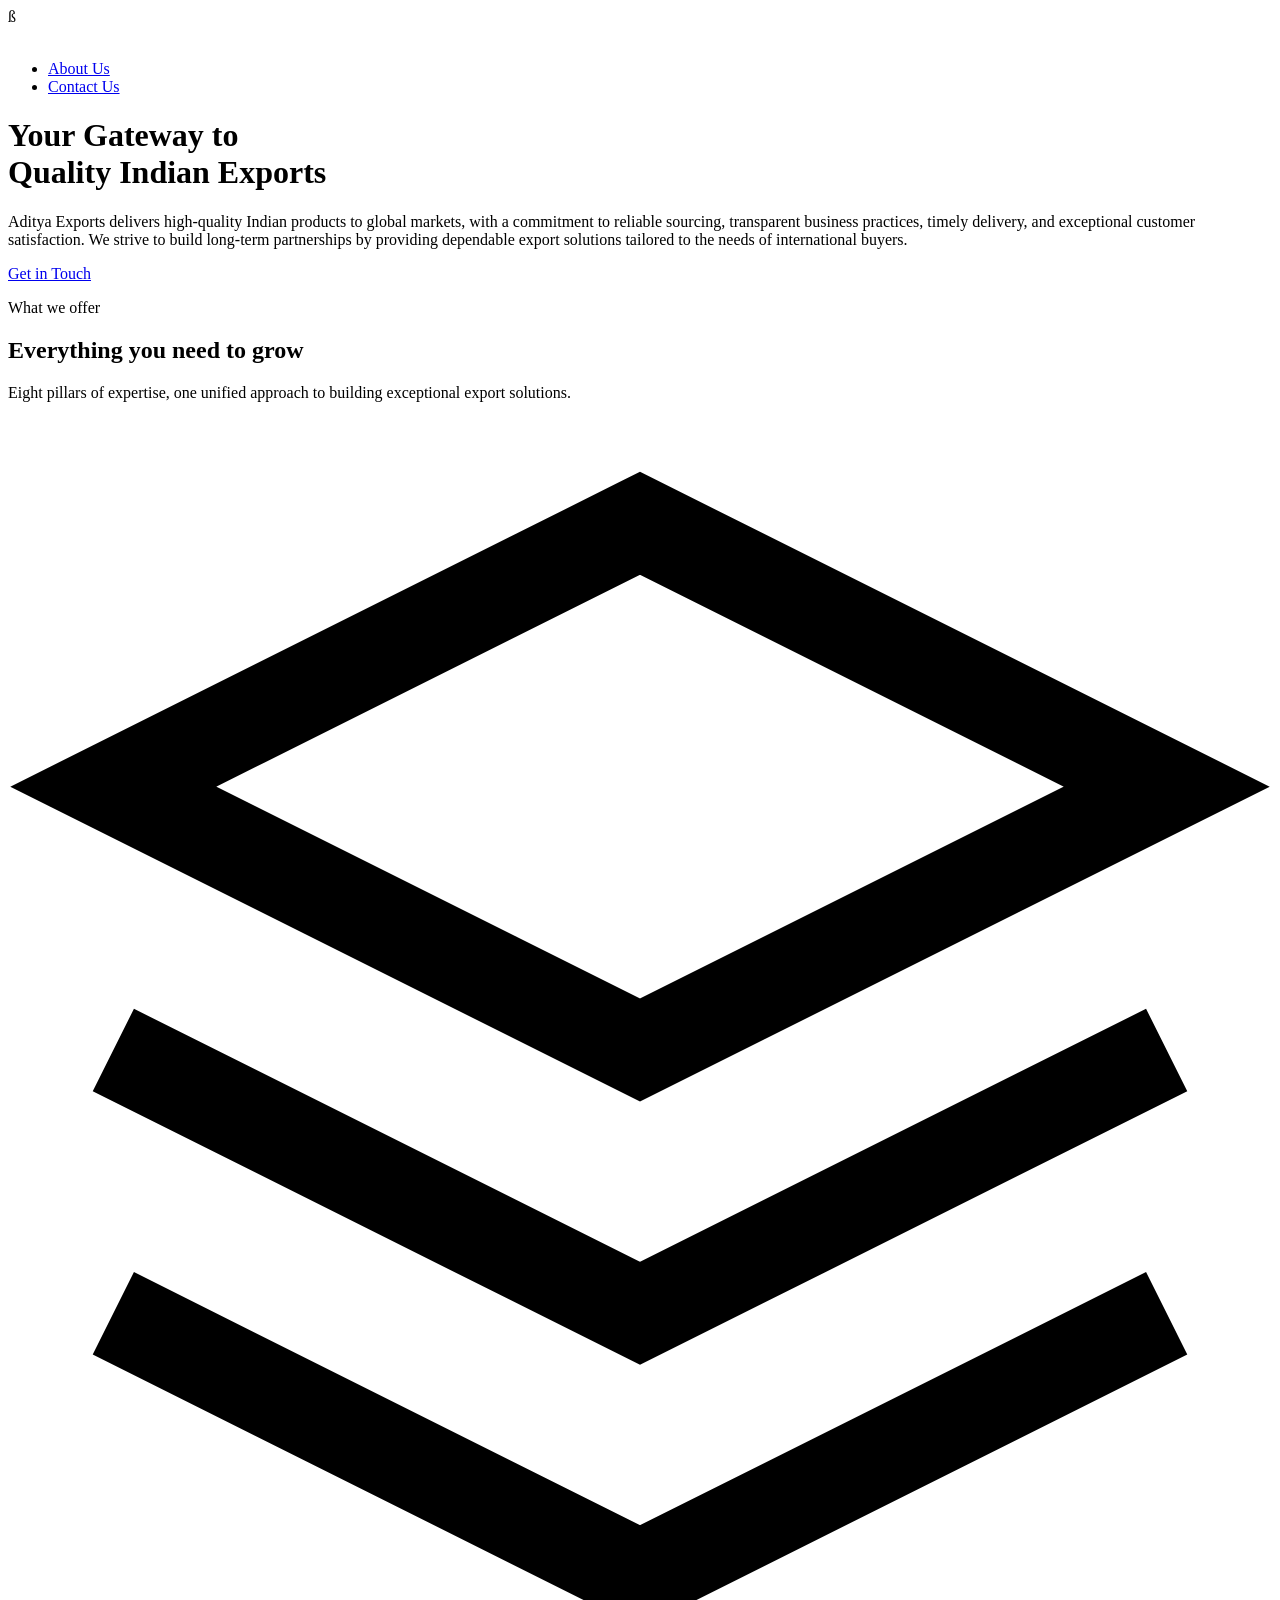
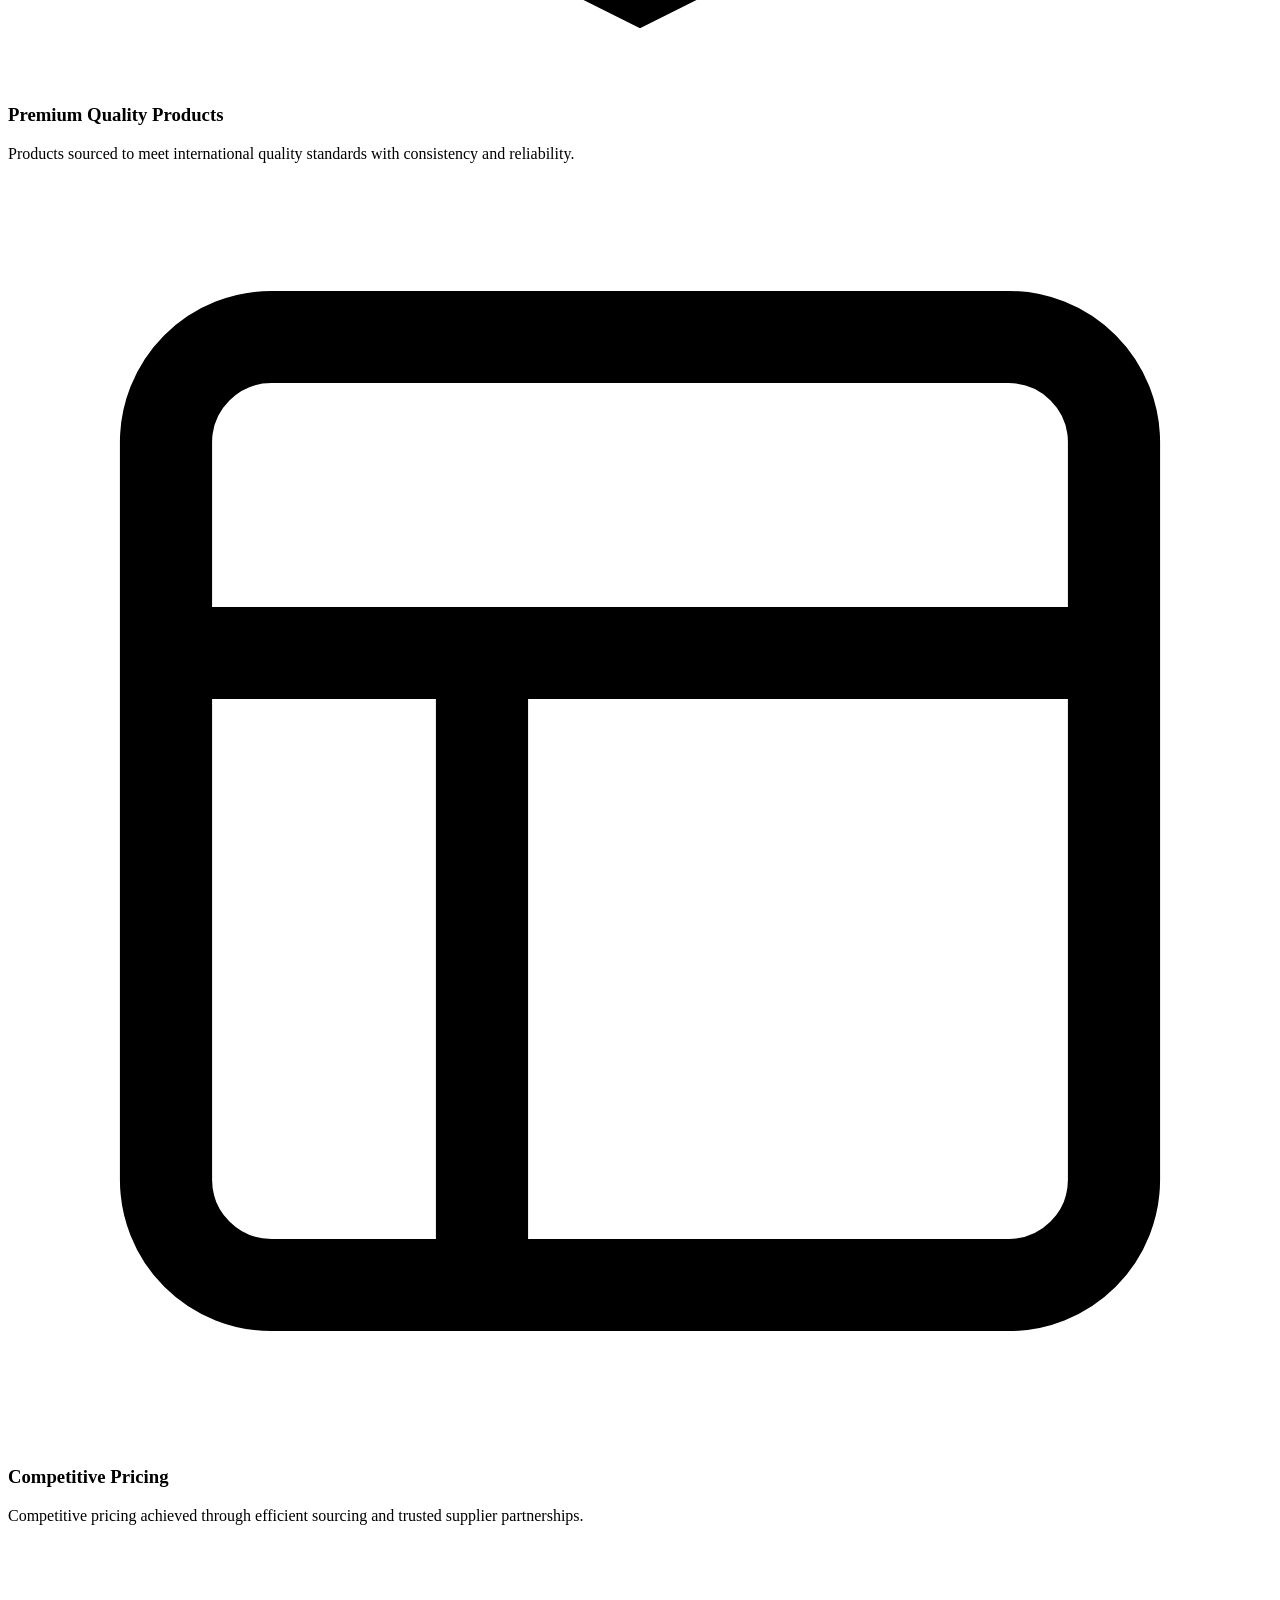
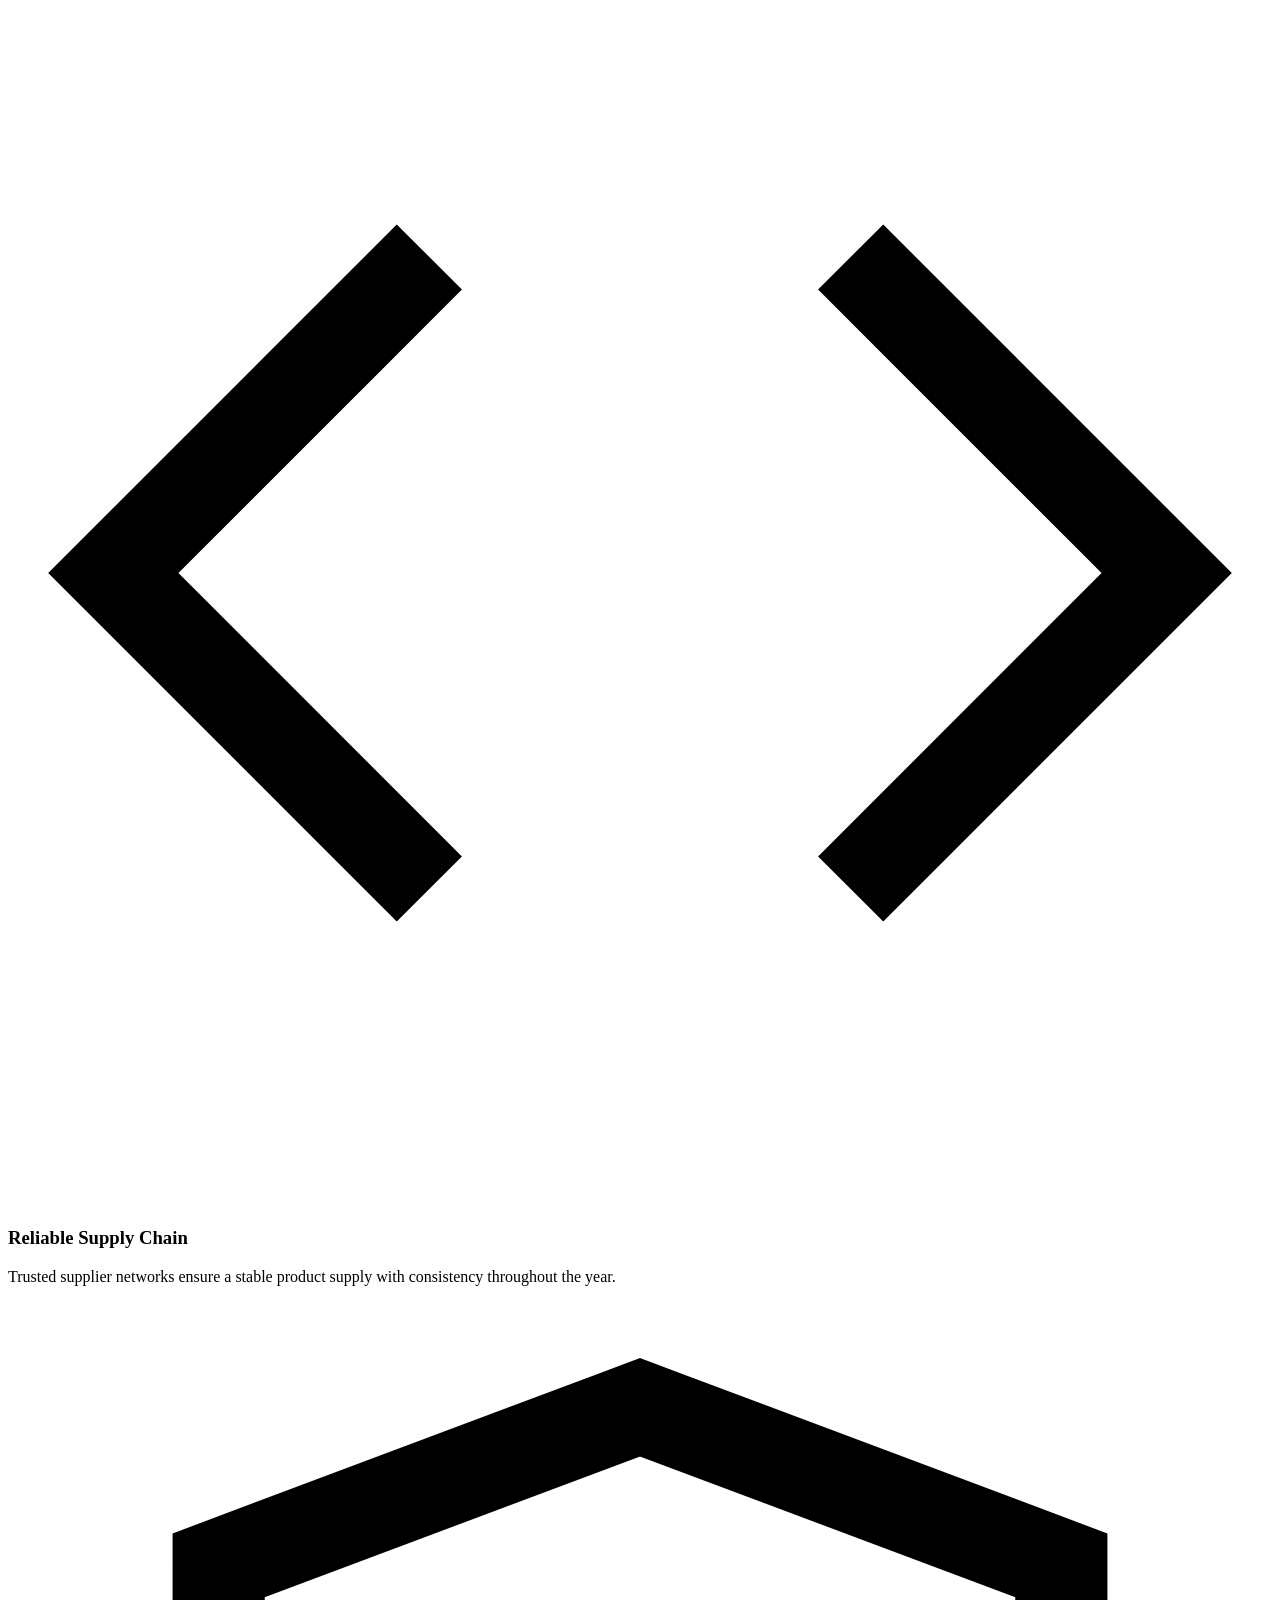
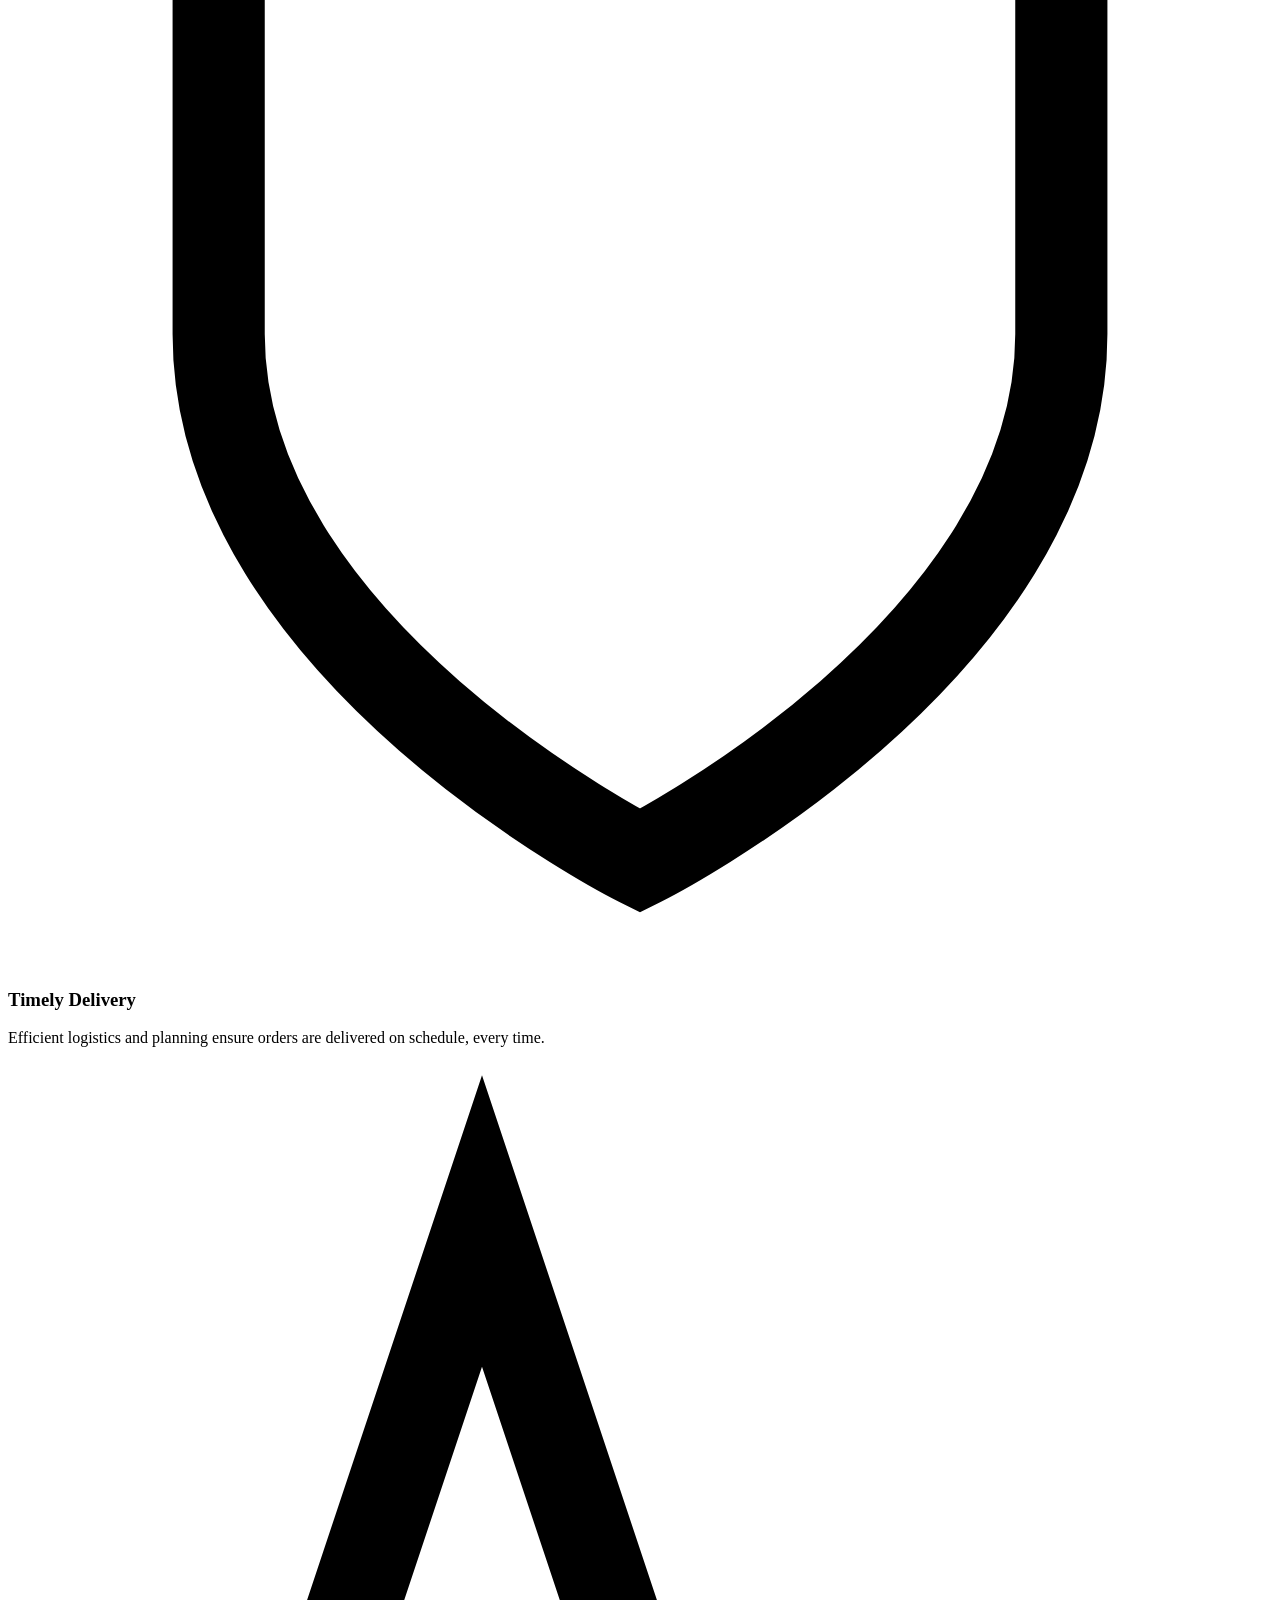
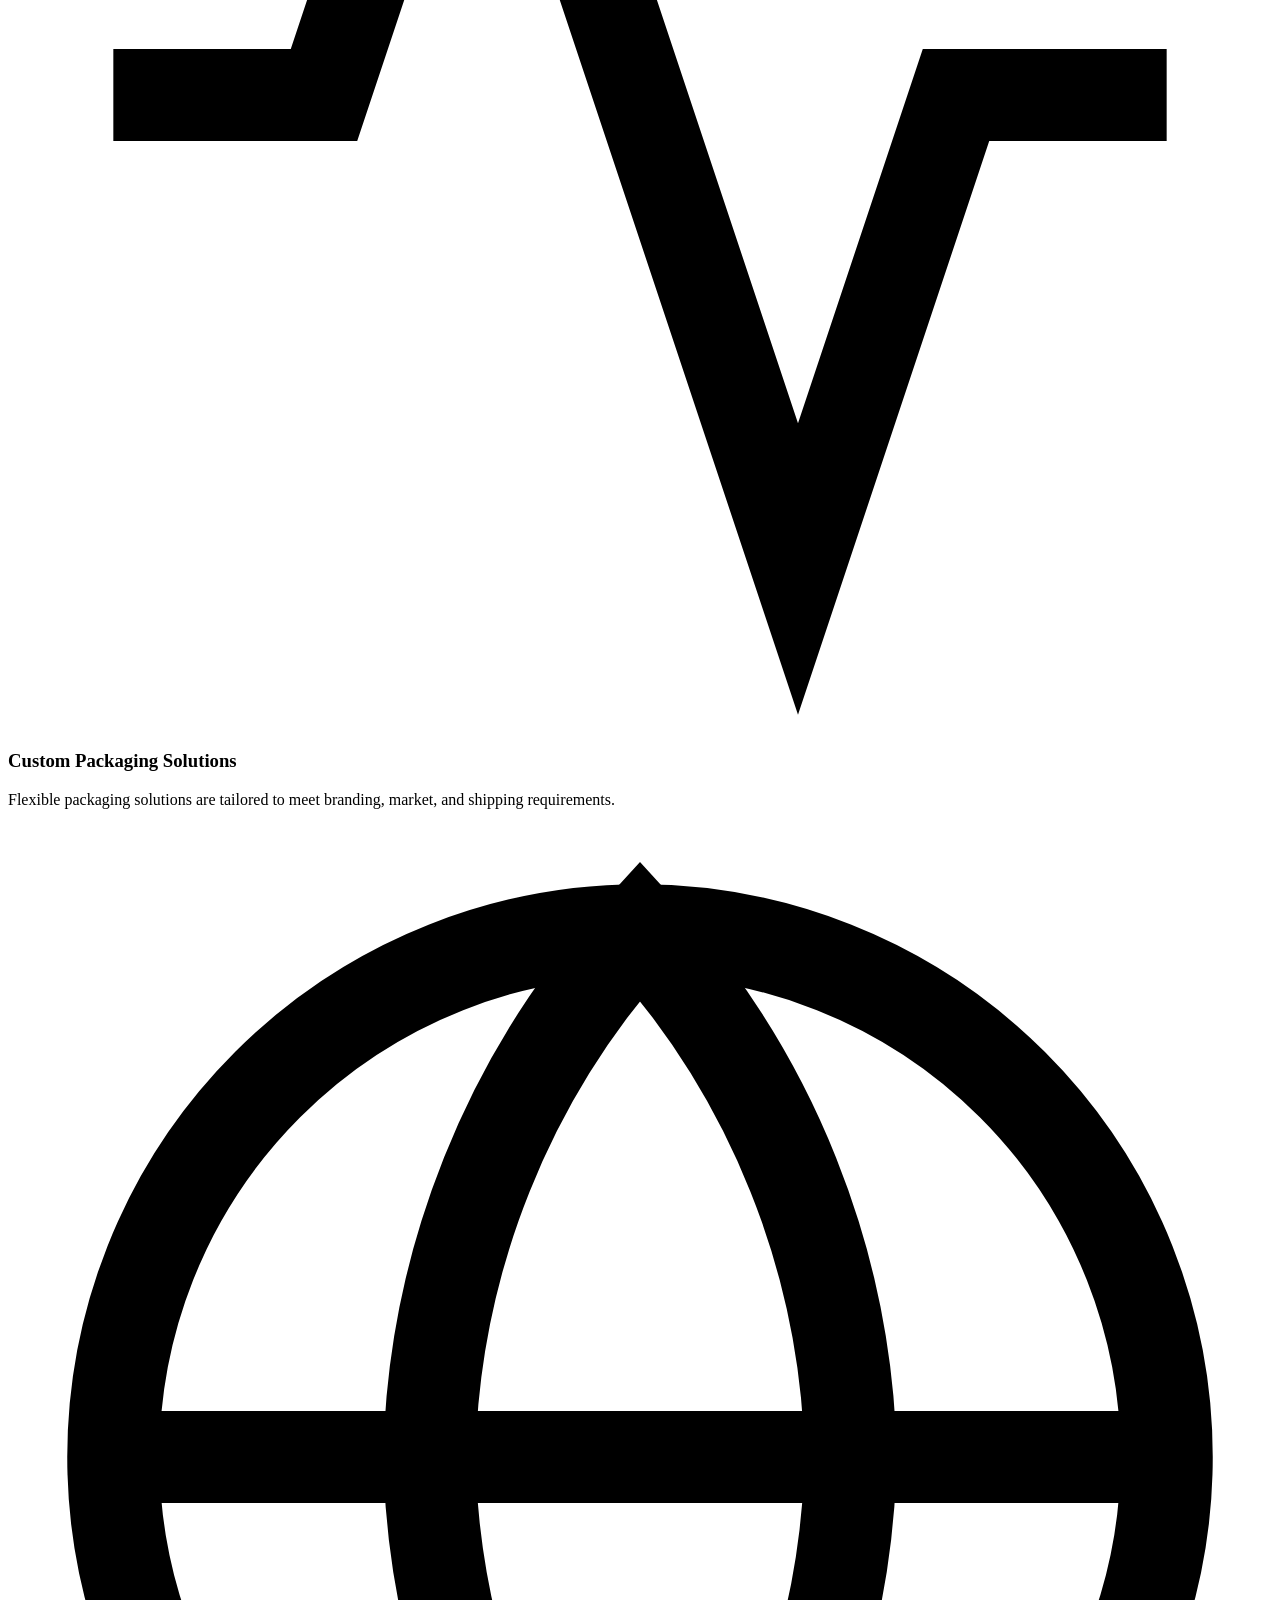
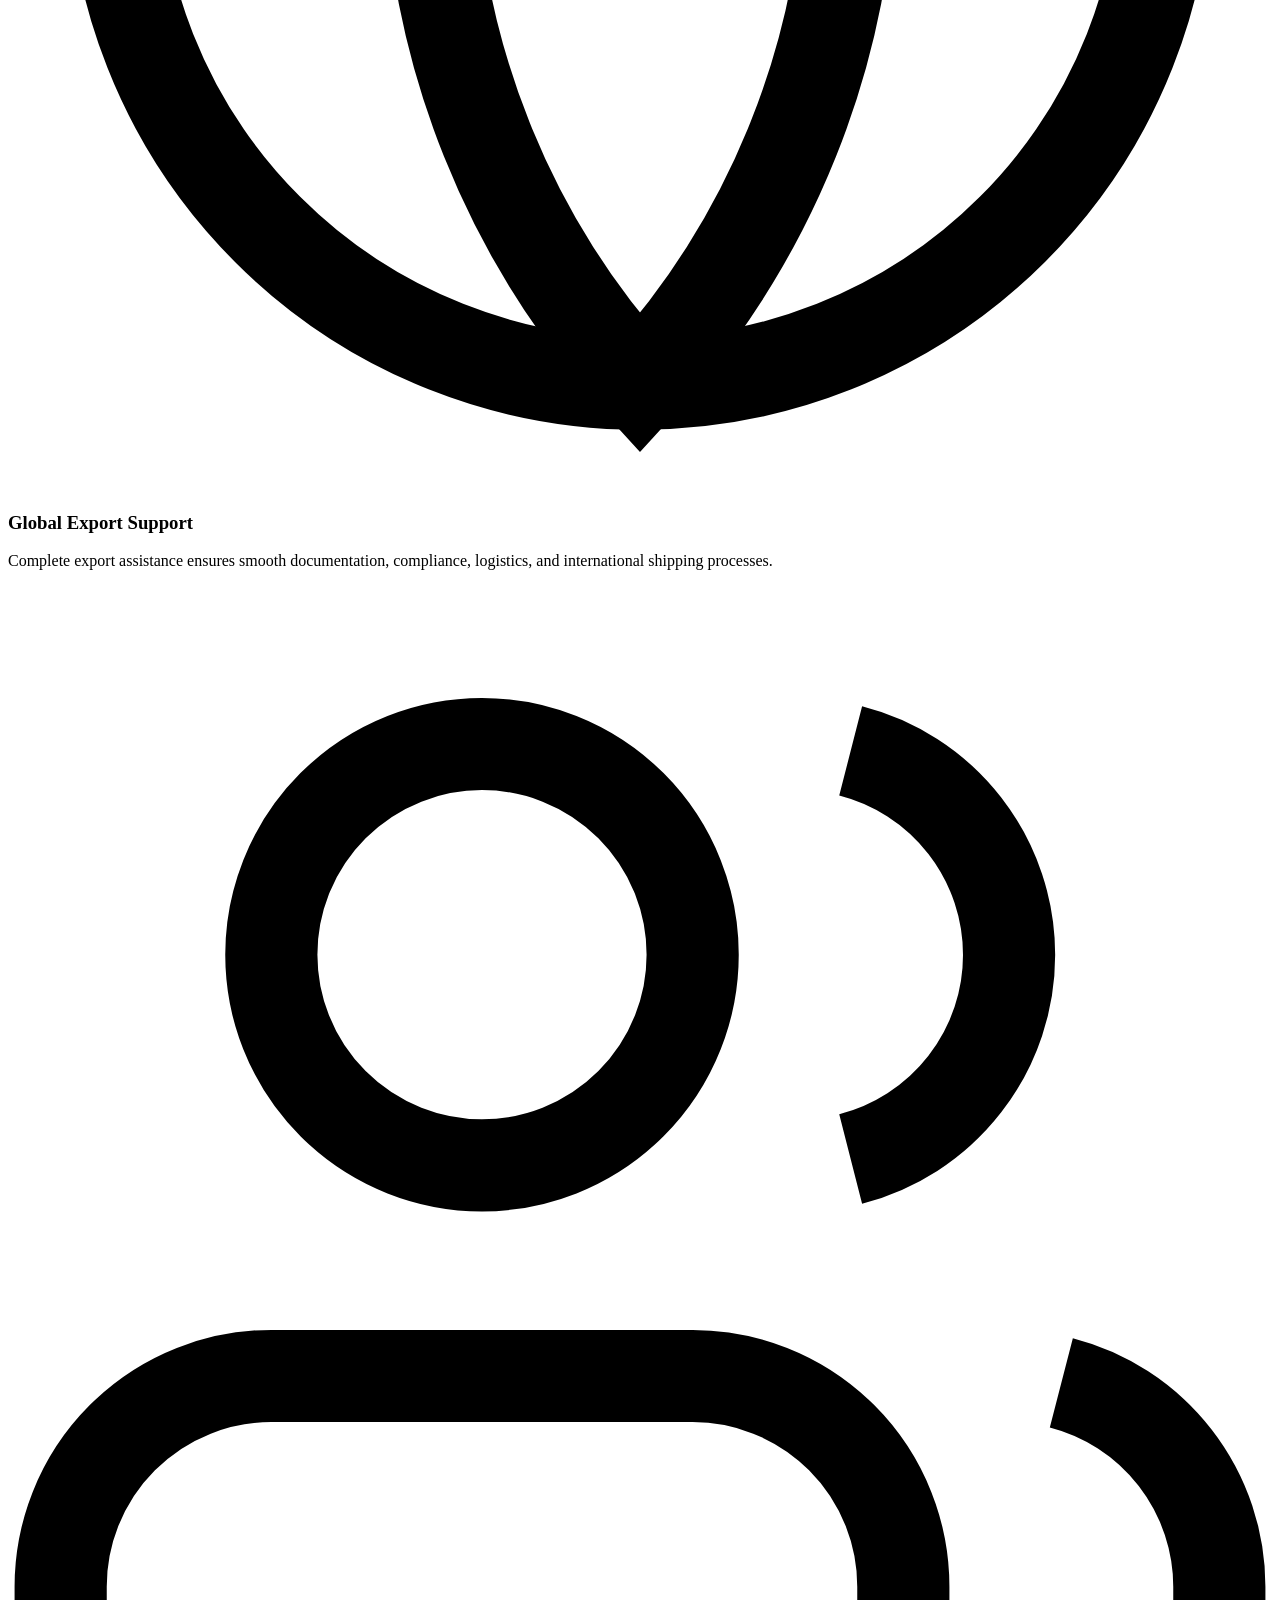
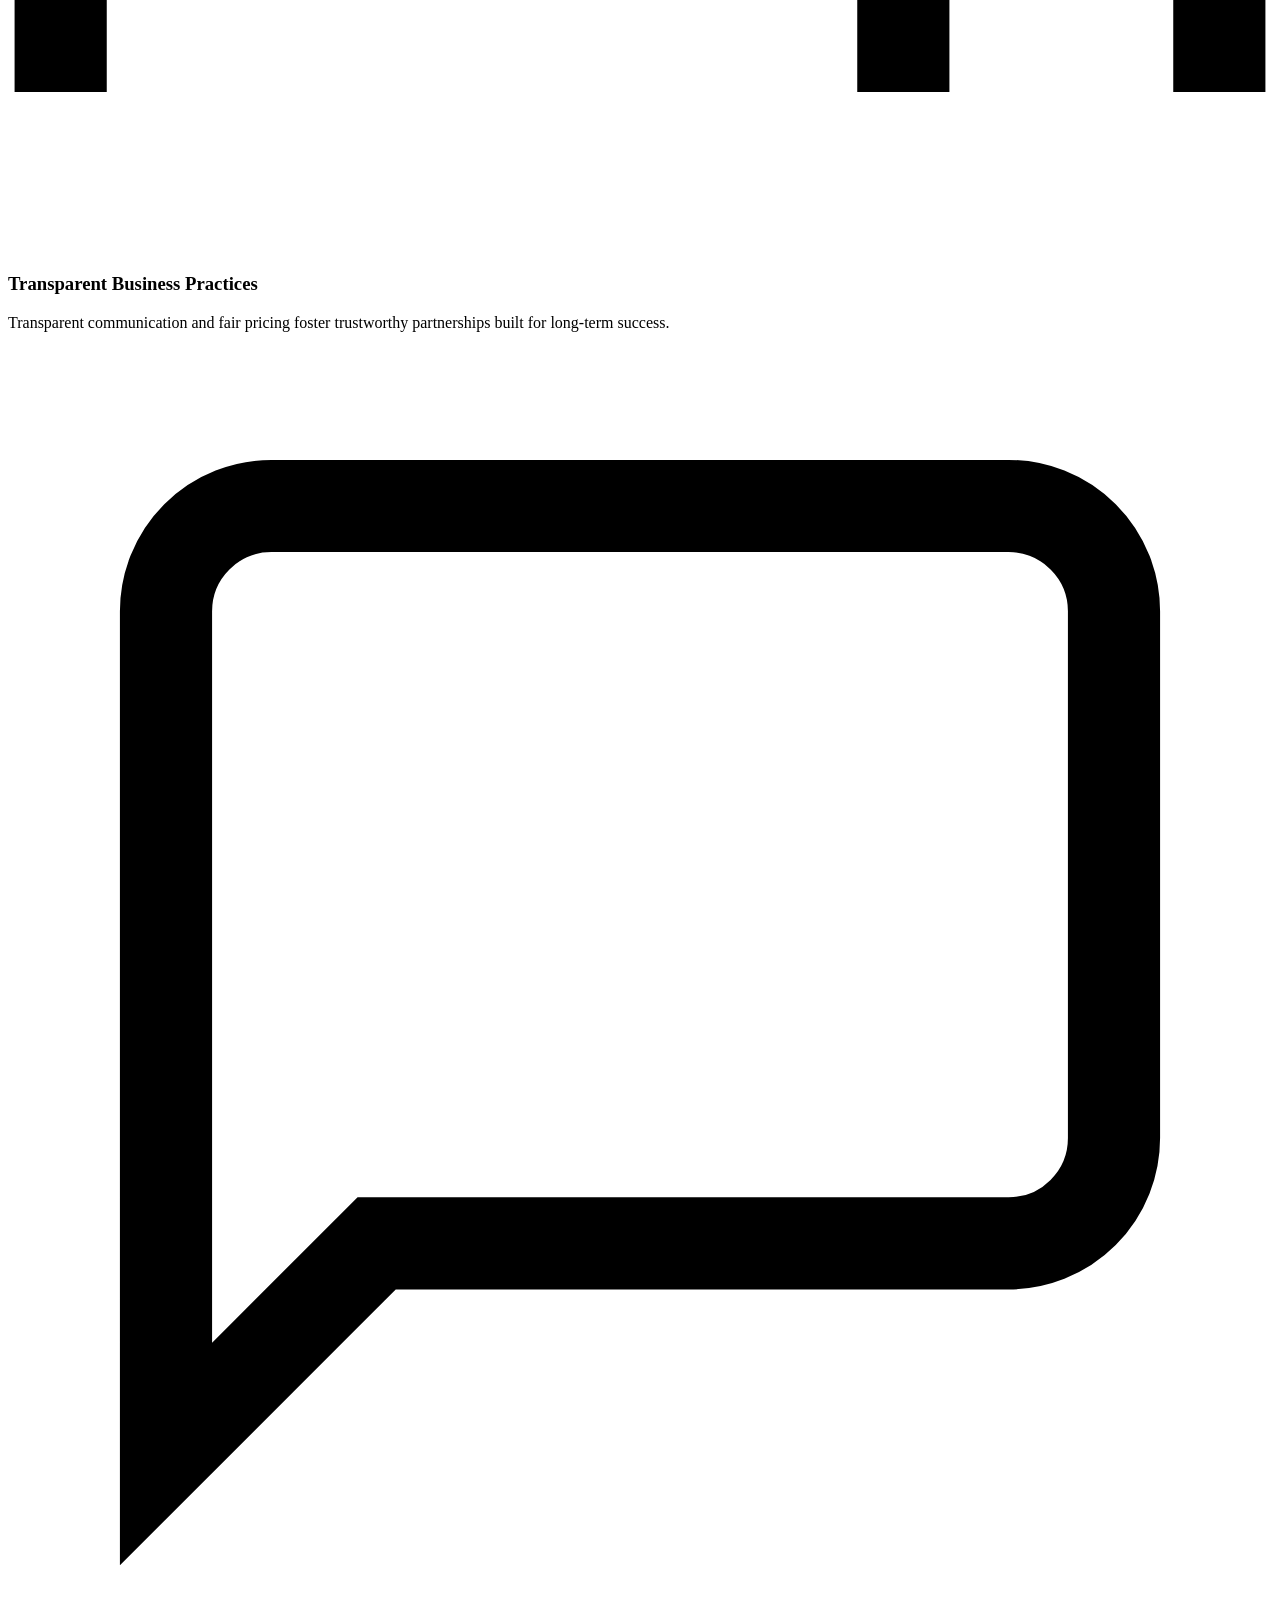
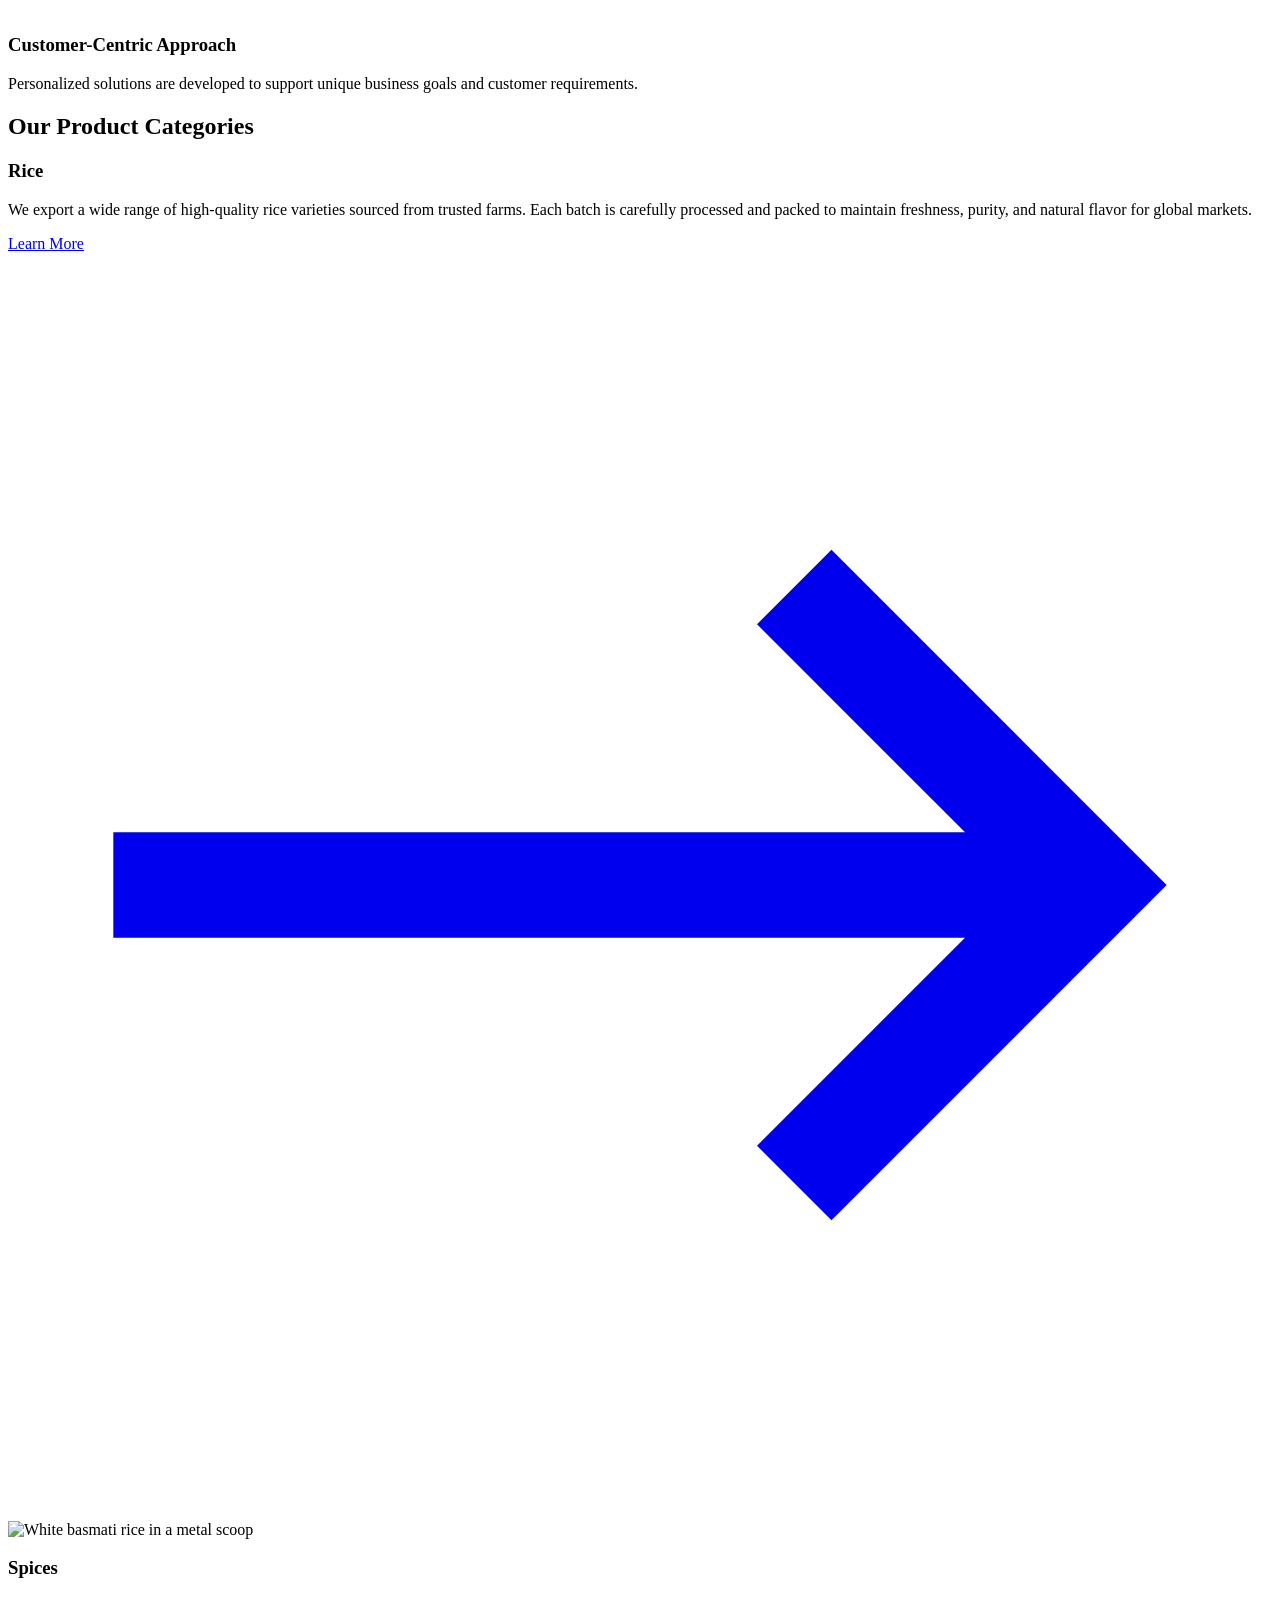
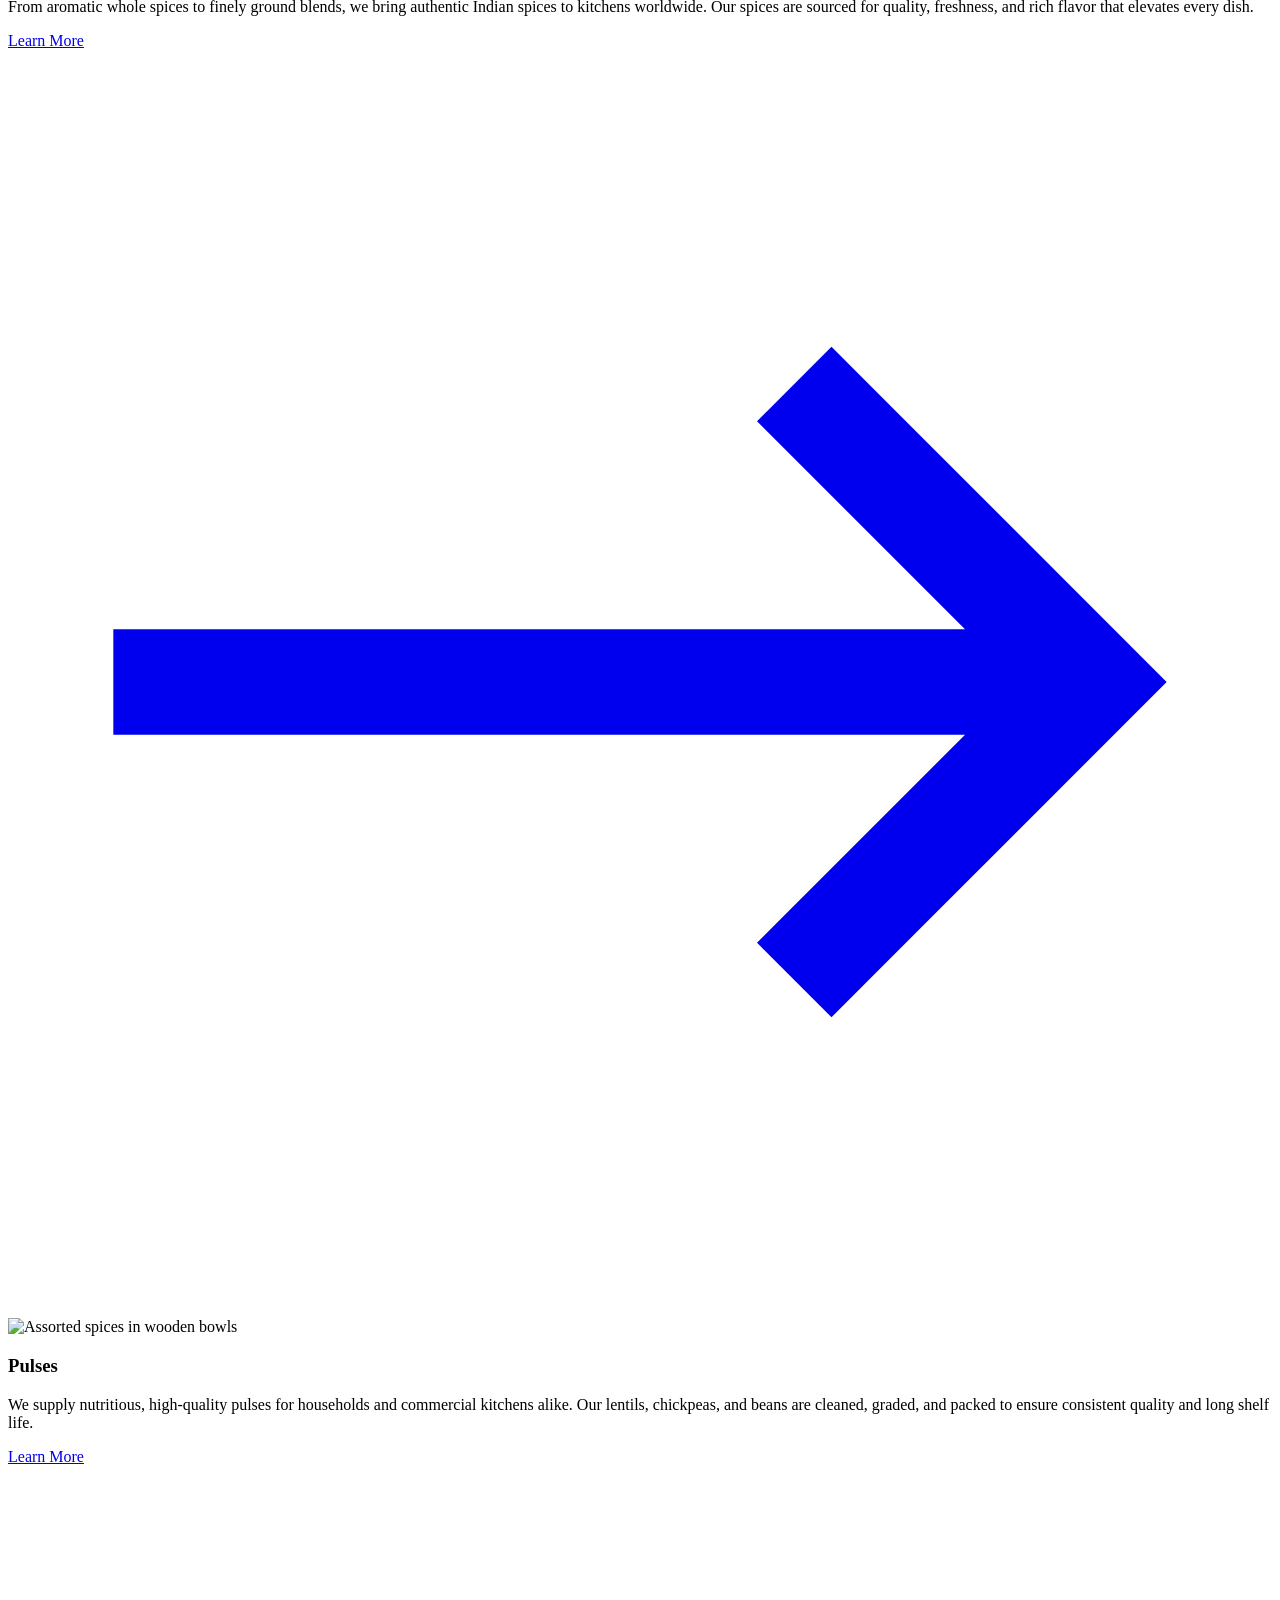
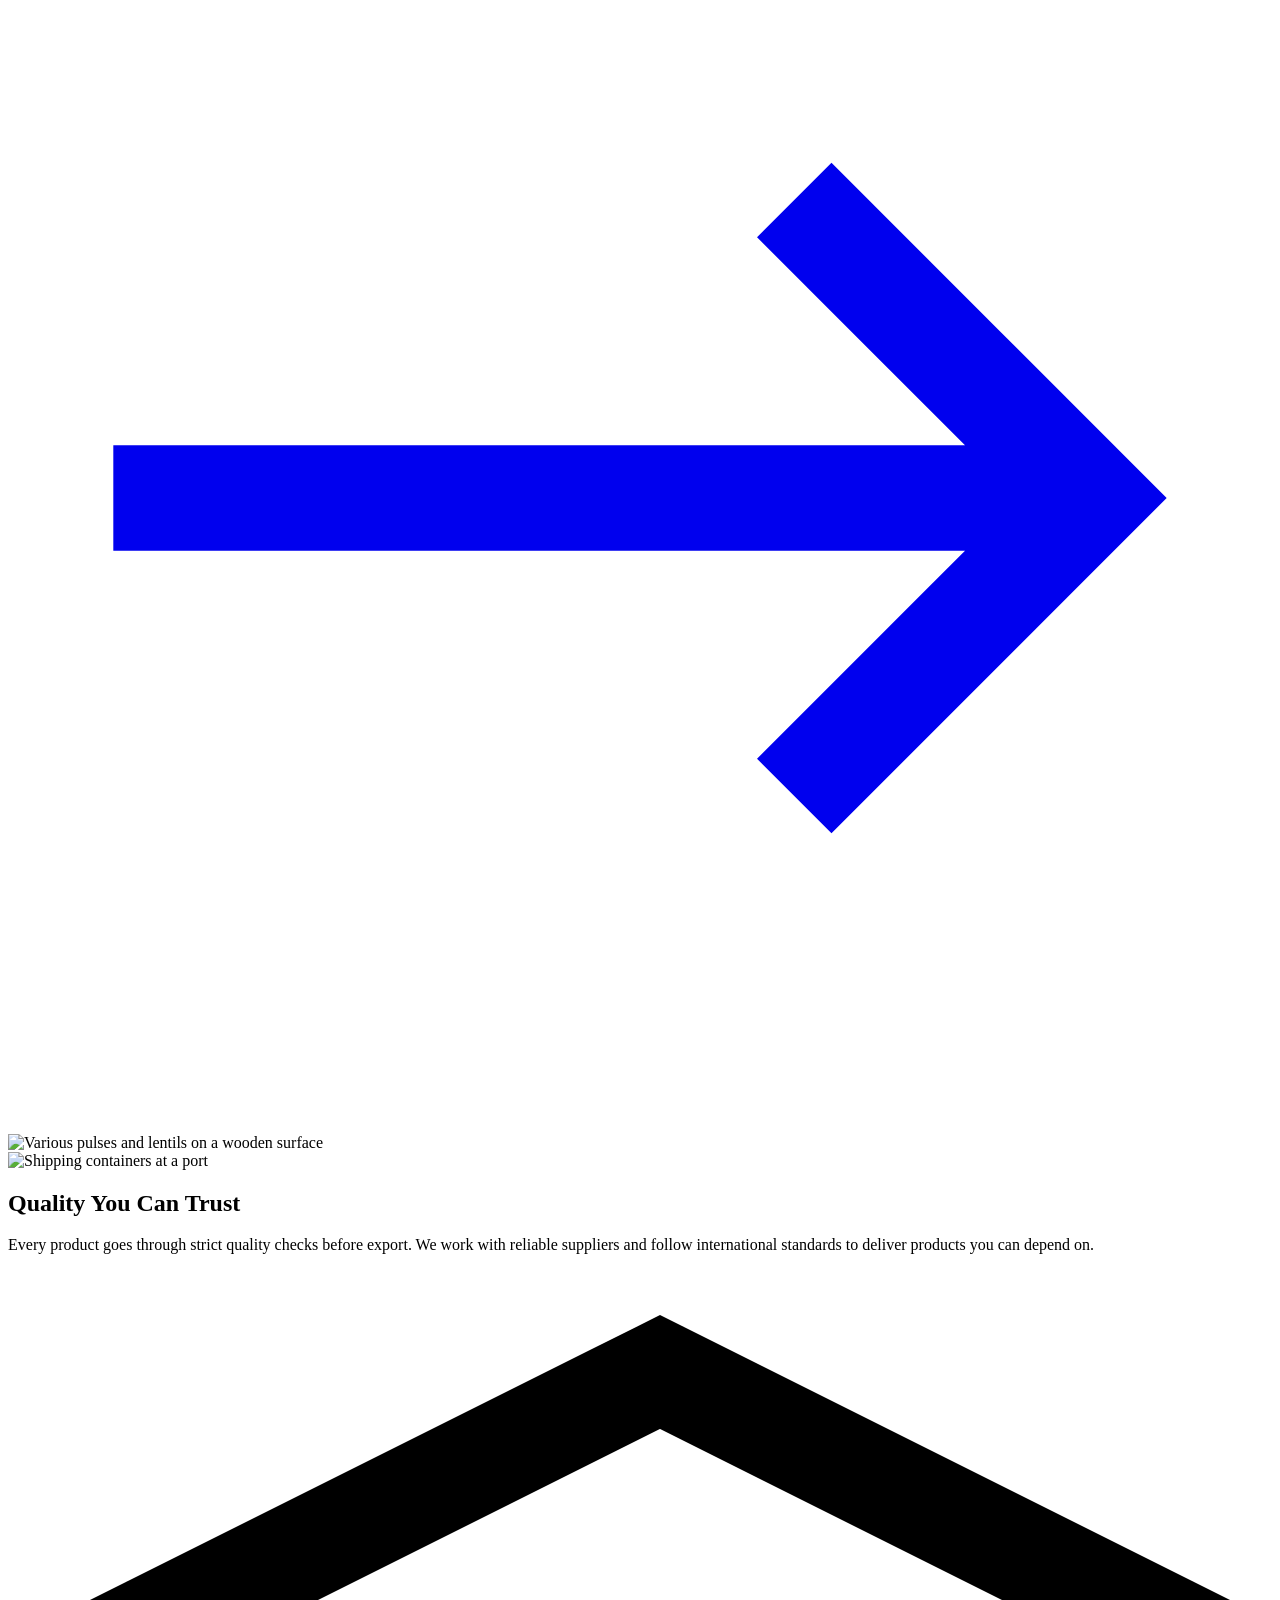
==== index.html @ 916219e5 "first commit" ====
<!DOCTYPE html>
<html lang="en">

<head>
  <meta charset="UTF-8" />
  <meta name="viewport" content="width=device-width, initial-scale=1.0" />
    
  <title>Aditya Exports — Quality Indian Exports</title>
  <link rel="icon" type="image/x-icon" href="./assets/favicon.svg" />
  <!-- <link rel="canonical" href="https://www.example.com/" /> -->
  <link
    href="https://fonts.googleapis.com/css2?family=DM+Sans:ital,opsz,wght@0,9..40,400;0,9..40,500;0,9..40,600;0,9..40,700;1,9..40,400&family=Instrument+Serif:ital@0;1&display=swap"
    rel="stylesheet" />
  <link rel="stylesheet" href="style.css" />
  <link rel="stylesheet" href="https://unpkg.com/lenis@1.3.23/dist/lenis.css">
</head>

<body>ß
  <!-- Navbar -->
  <header class="navbar-section">
    <div class="padding-global">
      <div class="padding-section-medium navbar-section__padding">
        <div class="container-large">
          <div class="navbar-wrap">
            <nav class="navbar">
              <a href="/index.html" class="navbar__logo" aria-label="Aditya Exports home">
                <img class="nav-logo" src="./assets/ae-logo.svg" alt="">
              </a>
              <ul class="navbar__links">
                <li><a href="#aboutus">About Us</a></li>
                <li><a href="#contactus">Contact Us</a></li>
              </ul>
            </nav>
          </div>
        </div>
      </div>
    </div>
  </header>

  <main>
    <!-- Hero -->
    <div class="hero-section">
      <div class="padding-global">
        <div class="container-large">
          <div class="hero-wrap">
            <div class="hero-top">
              <h1 class="heading-style-h1 text-white">
                Your Gateway to <br />
                Quality Indian Exports
              </h1>
              <div class="max-width-500">
                <p class="p-18 text-offwhite">
                  Aditya Exports delivers high-quality Indian products to global
                  markets, with a commitment to reliable sourcing, transparent
                  business practices, timely delivery, and exceptional customer
                  satisfaction. We strive to build long-term partnerships by
                  providing dependable export solutions tailored to the needs of
                  international buyers.
                </p>
              </div>
            </div>

            <a href="#contactus">
              <div class="button-primary">Get in Touch</div>
            </a>
          </div>
        </div>
      </div>

      <div class="hero-bg-wrap">
        <div class="image-cover-hero"></div>
        <!-- <img class="image-cover-hero" src="assets/hero-image.png" alt="hero-bg" /> -->
      </div>
    </div>

    <!-- Features -->
    <section id="features" class="features-section" aria-labelledby="features-heading">
      <div class="padding-global">
        <div class="padding-section-medium">
          <div class="container-large">
            <div class="features-wrap">
              <header class="features__header">
                <p class="features__eyebrow">What we offer</p>
                <h2 id="features-heading" class="heading-style-h2">
                  Everything you need to grow
                </h2>
                <p class="features__subheading">
                  Eight pillars of expertise, one unified approach to building
                  exceptional export solutions.
                </p>
              </header>

              <div class="features__grid">
                <article class="feature-card">
                  <div class="feature-card__icon" aria-hidden="true">
                    <svg viewBox="0 0 24 24" fill="none" stroke="currentColor" stroke-width="1.75">
                      <path d="M12 2L2 7l10 5 10-5-10-5zM2 17l10 5 10-5M2 12l10 5 10-5" />
                    </svg>
                  </div>
                  <h3 class="feature-card__title">Premium Quality Products</h3>
                  <p class="feature-card__description">
                    Products sourced to meet international quality standards with consistency and reliability.
                  </p>
                </article>

                <article class="feature-card">
                  <div class="feature-card__icon" aria-hidden="true">
                    <svg viewBox="0 0 24 24" fill="none" stroke="currentColor" stroke-width="1.75">
                      <rect x="3" y="3" width="18" height="18" rx="2" />
                      <path d="M3 9h18M9 21V9" />
                    </svg>
                  </div>
                  <h3 class="feature-card__title">Competitive Pricing</h3>
                  <p class="feature-card__description">
                    Competitive pricing achieved through efficient sourcing and trusted supplier partnerships.
                  </p>
                </article>

                <article class="feature-card">
                  <div class="feature-card__icon" aria-hidden="true">
                    <svg viewBox="0 0 24 24" fill="none" stroke="currentColor" stroke-width="1.75">
                      <polyline points="16 18 22 12 16 6" />
                      <polyline points="8 6 2 12 8 18" />
                    </svg>
                  </div>
                  <h3 class="feature-card__title">Reliable Supply Chain</h3>
                  <p class="feature-card__description">
                    Trusted supplier networks ensure a stable product supply with consistency throughout the year.
                  </p>
                </article>

                <article class="feature-card">
                  <div class="feature-card__icon" aria-hidden="true">
                    <svg viewBox="0 0 24 24" fill="none" stroke="currentColor" stroke-width="1.75">
                      <path d="M12 22s8-4 8-10V5l-8-3-8 3v7c0 6 8 10 8 10z" />
                    </svg>
                  </div>
                  <h3 class="feature-card__title">Timely Delivery</h3>
                  <p class="feature-card__description">
                    Efficient logistics and planning ensure orders are delivered on schedule, every time.
                  </p>
                </article>

                <article class="feature-card">
                  <div class="feature-card__icon" aria-hidden="true">
                    <svg viewBox="0 0 24 24" fill="none" stroke="currentColor" stroke-width="1.75">
                      <path d="M22 12h-4l-3 9L9 3l-3 9H2" />
                    </svg>
                  </div>
                  <h3 class="feature-card__title">Custom Packaging Solutions</h3>
                  <p class="feature-card__description">
                    Flexible packaging solutions are tailored to meet branding, market, and shipping requirements.
                  </p>
                </article>

                <article class="feature-card">
                  <div class="feature-card__icon" aria-hidden="true">
                    <svg viewBox="0 0 24 24" fill="none" stroke="currentColor" stroke-width="1.75">
                      <circle cx="12" cy="12" r="10" />
                      <path
                        d="M2 12h20M12 2a15.3 15.3 0 0 1 4 10 15.3 15.3 0 0 1-4 10 15.3 15.3 0 0 1-4-10 15.3 15.3 0 0 1 4-10z" />
                    </svg>
                  </div>
                  <h3 class="feature-card__title">Global Export Support</h3>
                  <p class="feature-card__description">
                    Complete export assistance ensures smooth documentation, compliance, logistics, and international
                    shipping processes.
                  </p>
                </article>

                <article class="feature-card">
                  <div class="feature-card__icon" aria-hidden="true">
                    <svg viewBox="0 0 24 24" fill="none" stroke="currentColor" stroke-width="1.75">
                      <path d="M17 21v-2a4 4 0 0 0-4-4H5a4 4 0 0 0-4 4v2" />
                      <circle cx="9" cy="7" r="4" />
                      <path d="M23 21v-2a4 4 0 0 0-3-3.87M16 3.13a4 4 0 0 1 0 7.75" />
                    </svg>
                  </div>
                  <h3 class="feature-card__title">Transparent Business Practices</h3>
                  <p class="feature-card__description">
                    Transparent communication and fair pricing foster trustworthy partnerships built for long-term
                    success.
                  </p>
                </article>

                <article class="feature-card">
                  <div class="feature-card__icon" aria-hidden="true">
                    <svg viewBox="0 0 24 24" fill="none" stroke="currentColor" stroke-width="1.75">
                      <path d="M21 15a2 2 0 0 1-2 2H7l-4 4V5a2 2 0 0 1 2-2h14a2 2 0 0 1 2 2z" />
                    </svg>
                  </div>
                  <h3 class="feature-card__title">Customer-Centric Approach</h3>
                  <p class="feature-card__description">
                    Personalized solutions are developed to support unique business goals and customer requirements.
                  </p>
                </article>
              </div>
            </div>
          </div>
        </div>
      </div>
    </section>

    <!-- Product Categories -->
    <section class="categories-section" aria-labelledby="categories-heading">
      <div class="padding-global">
        <div class="padding-section-medium">
          <div class="container-large">
            <div class="categories-wrap">
              <h2 id="categories-heading" class="heading-style-h2">
                Our Product <span class="text-gold">Categories</span>
              </h2>

              <div class="category-row">
                <div class="category-row__content">
                  <h3 class="category-row__title">Rice</h3>
                  <p class="category-row__description">
                    We export a wide range of high-quality rice varieties sourced from
                    trusted farms. Each batch is carefully processed and packed to
                    maintain freshness, purity, and natural flavor for global markets.
                  </p>

                  <a href="/rice.html">
                    <div class="read-more-btn">Learn More <div><svg xmlns="http://www.w3.org/2000/svg"
                          viewBox="0 0 24 24" fill="currentColor">
                          <path
                            d="M1.99974 13.0001L1.9996 11.0002L18.1715 11.0002L14.2218 7.05044L15.636 5.63623L22 12.0002L15.636 18.3642L14.2218 16.9499L18.1716 13.0002L1.99974 13.0001Z">
                          </path>
                        </svg></div>
                    </div>
                  </a>
                </div>
                <div class="category-row__media">
                  <img
                    src="https://images.unsplash.com/photo-1586201375761-83865001e31c?auto=format&fit=crop&w=800&q=80"
                    alt="White basmati rice in a metal scoop" loading="lazy" />
                </div>
              </div>

              <div class="category-row category-row--reverse">
                <div class="category-row__content">
                  <h3 class="category-row__title">Spices</h3>
                  <p class="category-row__description">
                    From aromatic whole spices to finely ground blends, we bring
                    authentic Indian spices to kitchens worldwide. Our spices are
                    sourced for quality, freshness, and rich flavor that elevates
                    every dish.
                  </p>

                  <a href="/spices.html">
                    <div class="read-more-btn">Learn More <div><svg xmlns="http://www.w3.org/2000/svg"
                          viewBox="0 0 24 24" fill="currentColor">
                          <path
                            d="M1.99974 13.0001L1.9996 11.0002L18.1715 11.0002L14.2218 7.05044L15.636 5.63623L22 12.0002L15.636 18.3642L14.2218 16.9499L18.1716 13.0002L1.99974 13.0001Z">
                          </path>
                        </svg></div>
                    </div>
                  </a>
                </div>
                <div class="category-row__media">
                  <img
                    src="https://images.unsplash.com/photo-1596040033229-a9821ebd058d?auto=format&fit=crop&w=800&q=80"
                    alt="Assorted spices in wooden bowls" loading="lazy" />
                </div>
              </div>

              <div class="category-row">
                <div class="category-row__content">
                  <h3 class="category-row__title">Pulses</h3>
                  <p class="category-row__description">
                    We supply nutritious, high-quality pulses for households and
                    commercial kitchens alike. Our lentils, chickpeas, and beans are
                    cleaned, graded, and packed to ensure consistent quality and
                    long shelf life.
                  </p>

                  <a href="/pulses.html">
                    <div class="read-more-btn">Learn More <div><svg xmlns="http://www.w3.org/2000/svg"
                          viewBox="0 0 24 24" fill="currentColor">
                          <path
                            d="M1.99974 13.0001L1.9996 11.0002L18.1715 11.0002L14.2218 7.05044L15.636 5.63623L22 12.0002L15.636 18.3642L14.2218 16.9499L18.1716 13.0002L1.99974 13.0001Z">
                          </path>
                        </svg></div>
                    </div>
                  </a>
                </div>
                <div class="category-row__media">
                  <img src="./assets/pulses.png" alt="Various pulses and lentils on a wooden surface" loading="lazy" />
                </div>
              </div>
            </div>
          </div>
        </div>
      </div>
    </section>

    <!-- Quality You Can Trust -->
    <section class="quality-section" aria-labelledby="quality-heading">
      <div class="padding-global">
        <div class="padding-section-medium">
          <div class="container-large">
            <div class="quality-wrap">
              <div class="quality__inner">
                <div class="quality__media">
                  <img
                    src="https://images.unsplash.com/photo-1586528116311-ad8dd3c8310d?auto=format&fit=crop&w=900&q=80"
                    alt="Shipping containers at a port" loading="lazy" />
                </div>
                <div class="quality__content">
                  <h2 id="quality-heading" class="heading-style-h2">
                    Quality You <span class="text-gold">Can Trust</span>
                  </h2>
                  <p class="quality__description">
                    Every product goes through strict quality checks before export. We
                    work with reliable suppliers and follow international standards to
                    deliver products you can depend on.
                  </p>
                  <ul class="quality__list">
                    <li class="quality__item">
                      <span class="quality__icon" aria-hidden="true">
                        <svg viewBox="0 0 24 24" fill="none" stroke="currentColor" stroke-width="2">
                          <path d="M12 2L2 7l10 5 10-5-10-5z" />
                        </svg>
                      </span>
                      Consistent Product Quality
                    </li>
                    <li class="quality__item">
                      <span class="quality__icon" aria-hidden="true">
                        <svg viewBox="0 0 24 24" fill="none" stroke="currentColor" stroke-width="2">
                          <path d="M12 2L2 7l10 5 10-5-10-5z" />
                        </svg>
                      </span>
                      Wide Product Selection
                    </li>
                    <li class="quality__item">
                      <span class="quality__icon" aria-hidden="true">
                        <svg viewBox="0 0 24 24" fill="none" stroke="currentColor" stroke-width="2">
                          <path d="M12 2L2 7l10 5 10-5-10-5z" />
                        </svg>
                      </span>
                      Freshness Preserved
                    </li>
                    <li class="quality__item">
                      <span class="quality__icon" aria-hidden="true">
                        <svg viewBox="0 0 24 24" fill="none" stroke="currentColor" stroke-width="2">
                          <path d="M12 2L2 7l10 5 10-5-10-5z" />
                        </svg>
                      </span>
                      Custom Packaging Options
                    </li>
                    <li class="quality__item">
                      <span class="quality__icon" aria-hidden="true">
                        <svg viewBox="0 0 24 24" fill="none" stroke="currentColor" stroke-width="2">
                          <path d="M12 2L2 7l10 5 10-5-10-5z" />
                        </svg>
                      </span>
                      Market-Ready Products
                    </li>
                  </ul>
                  <div class="spacer-32"></div>
                  <a href="#contactus">
                    <div class="button-primary">Get in Touch</div>
                  </a>
                </div>
              </div>
            </div>
          </div>
        </div>
      </div>
    </section>


    <!-- ABOUT US -->
    <div id="aboutus" class="section-founder-message" style="opacity: 1;">
      <div class="padding-global">
        <div class="padding-section-medium">
          <div class="container-large">
            <div>
              <div class="founders-grid">
                <div class="message-left-wrap">
                  <div>
                    <div class="founder-image-wrapper">
                      <img src="./assets/pagey (1).png" class="image-cover">
                    </div>

                    <div class="founder-tag-wrap-about" ">
                      <h3 class=" heading-style-h4">Aditya Pagey</h3>
                      <div>Founder, Aditya Exports</div>
                      <div class="spacer-tiny"></div>
                      <a href="#contactus">
                        <div class="button-primary">Get in Touch</div>
                      </a>
                    </div>

                  </div>
                </div>
                <div class="message-right-wrap">
                  <div class="message-right-inner">
                    <p class="section-tagline">
                      About Us
                    </p>
                    <p class="blockquote">"We are a team of passionate professionals dedicated to providing the best
                      possible service to our clients."</p>
                    <div class="flex-box-24">
                      <p class="about-para text-pretty">
                        At Aditya Exports, we are committed to connecting Indian quality with global markets. Based in
                        India, we specialize in sourcing and supplying high-quality products to international buyers
                        while
                        maintaining the highest standards of reliability, transparency, and customer satisfaction.
                        Our mission is to build long-term partnerships by delivering products that meet international
                        expectations in quality, packaging, and timely delivery. We work closely with trusted
                        manufacturers and suppliers to ensure that every shipment reflects our commitment to excellence.
                        At Aditya Exports, we understand that successful international trade is built on trust. That's
                        why
                        we focus on clear communication, competitive pricing, and dependable service throughout the
                        export
                        process.
                        Whether you are a wholesaler, distributor, importer, or retailer, we strive to be your trusted
                        sourcing partner from India.

                      </p>
                      <p class="about-para text-pretty">
                        Our team works closely with trusted suppliers to source the finest products, ensuring that every
                        shipment meets strict quality standards. We are committed to providing exceptional service and
                        support, making the export process seamless and efficient for our clients.
                      </p>
                    </div>
                  </div>
                </div>
              </div>
            </div>
          </div>
        </div>
      </div>
    </div>



    <!-- Mission Vision Values -->
    <div anime-load-component="" class="section-mission" style="opacity: 1;">
      <div class="gradient-section-bg"></div>
      <div class="padding-global">
        <div class="padding-section-medium">
          <div class="container-large">
            <div class="mission-vision-grid">
              <div class="vision-wrapper">
                <div class="section-header">
                  <div class="tag-wrapper">
                    <div class="section-tagline">
                      <div class="tagline-decorative"></div>
                      <div>Our Mission</div>
                    </div>
                  </div>
                  <h3 class="heading-style-40 text-pretty">
                    To deliver high-quality Indian products to global markets through reliable sourcing, strict quality
                    standards, competitive pricing, and exceptional customer service. We are committed to building
                    long-term partnerships based on trust, transparency, and consistent value for our clients worldwide.
                  </h3>
                </div>

              </div>
              <div class="vision-wrapper is-right">
                <div class="section-header"
                  style="translate: none; rotate: none; scale: none; opacity: 1; transform: translate(0px, 0px);">
                  <div class="tag-wrapper"
                    style="translate: none; rotate: none; scale: none; opacity: 1; transform: translate(0px, 0px);">
                    <div data-wf--section-tag--variant="base" class="section-tagline">
                      <div class="tagline-decorative"></div>
                      <div>Our Vision</div>
                    </div>
                  </div>
                  <h3 class="heading-style-40">To
                    become a globally recognised export company known for excellence, integrity, and customer
                    satisfaction, while connecting international buyers with the finest products India has to offer and
                    contributing to sustainable global trade.</h3>
                </div>

              </div>
            </div>
          </div>
        </div>
      </div>
    </div>


    <!-- Section CTA -->
    <section id="contactus" class="cta">
      <div class="padding-global">
        <div class="padding-section-medium">
          <div class="container-large">
            <div>
              <div class="cta-2c-wrap">


                <div class="cta-2c-content">
                  <div class="cta-top-wrap">
                    <h2 class="heading-style-h2">
                      Ready to experience the best of Indian exports?
                    </h2>
                    <p class="cta-2c__description">
                      Contact us today to discuss your needs and discover how we can
                      help you source high-quality products with confidence and ease.
                    </p>
                  </div>
                </div>

                <!-- FORM -->
                <script charset="utf-8" type="text/javascript" src="//js-na2.hsforms.net/forms/embed/v2.js"></script>

                <script>
                  hbspt.forms.create({
                    region: "na2",
                    portalId: "246549702",
                    formId: "236ce193-2d87-49c6-9cbf-48986b7c75b7",
                    target: "#hubspot-form"
                  });
                </script>

                <div id="hubspot-form"></div>
                <!-- <div class="form-wrap">
                  <script src="https://js-na2.hsforms.net/forms/embed/246549702.js" defer></script>
                  <div class="hs-form-frame" data-region="na2" data-form-id="236ce193-2d87-49c6-9cbf-48986b7c75b7"
                    data-portal-id="246549702"></div>
                </div> -->


              </div>
            </div>
          </div>
        </div>
    </section>

    <!-- FOOTER -->
    <section class="footer">
      <div class="padding-global">
        <div class="padding-section-medium">
          <div class="container-large">

            <div class="footer-content">

              <!-- Logo Row -->
              <div class="footer-brand">
                <img class="footer-logo" src="./assets/ae-logo.svg" alt="">
              </div>

              <!-- Main Footer Row -->
              <div class="footer-row">

                <div class="footer-social">
                  <h3>Follow Us On</h3>

                  <div class="social-links">
                    <a href="#" class="social-icon">
                      <svg xmlns="http://www.w3.org/2000/svg" viewBox="0 0 24 24" fill="currentColor">
                        <path
                          d="M12.001 9C10.3436 9 9.00098 10.3431 9.00098 12C9.00098 13.6573 10.3441 15 12.001 15C13.6583 15 15.001 13.6569 15.001 12C15.001 10.3427 13.6579 9 12.001 9ZM12.001 7C14.7614 7 17.001 9.2371 17.001 12C17.001 14.7605 14.7639 17 12.001 17C9.24051 17 7.00098 14.7629 7.00098 12C7.00098 9.23953 9.23808 7 12.001 7ZM18.501 6.74915C18.501 7.43926 17.9402 7.99917 17.251 7.99917C16.5609 7.99917 16.001 7.4384 16.001 6.74915C16.001 6.0599 16.5617 5.5 17.251 5.5C17.9393 5.49913 18.501 6.0599 18.501 6.74915ZM12.001 4C9.5265 4 9.12318 4.00655 7.97227 4.0578C7.18815 4.09461 6.66253 4.20007 6.17416 4.38967C5.74016 4.55799 5.42709 4.75898 5.09352 5.09255C4.75867 5.4274 4.55804 5.73963 4.3904 6.17383C4.20036 6.66332 4.09493 7.18811 4.05878 7.97115C4.00703 9.0752 4.00098 9.46105 4.00098 12C4.00098 14.4745 4.00753 14.8778 4.05877 16.0286C4.0956 16.8124 4.2012 17.3388 4.39034 17.826C4.5591 18.2606 4.7605 18.5744 5.09246 18.9064C5.42863 19.2421 5.74179 19.4434 6.17187 19.6094C6.66619 19.8005 7.19148 19.9061 7.97212 19.9422C9.07618 19.9939 9.46203 20 12.001 20C14.4755 20 14.8788 19.9934 16.0296 19.9422C16.8117 19.9055 17.3385 19.7996 17.827 19.6106C18.2604 19.4423 18.5752 19.2402 18.9074 18.9085C19.2436 18.5718 19.4445 18.2594 19.6107 17.8283C19.8013 17.3358 19.9071 16.8098 19.9432 16.0289C19.9949 14.9248 20.001 14.5389 20.001 12C20.001 9.52552 19.9944 9.12221 19.9432 7.97137C19.9064 7.18906 19.8005 6.66149 19.6113 6.17318C19.4434 5.74038 19.2417 5.42635 18.9084 5.09255C18.573 4.75715 18.2616 4.55693 17.8271 4.38942C17.338 4.19954 16.8124 4.09396 16.0298 4.05781C14.9258 4.00605 14.5399 4 12.001 4ZM12.001 2C14.7176 2 15.0568 2.01 16.1235 2.06C17.1876 2.10917 17.9135 2.2775 18.551 2.525C19.2101 2.77917 19.7668 3.1225 20.3226 3.67833C20.8776 4.23417 21.221 4.7925 21.476 5.45C21.7226 6.08667 21.891 6.81333 21.941 7.8775C21.9885 8.94417 22.001 9.28333 22.001 12C22.001 14.7167 21.991 15.0558 21.941 16.1225C21.8918 17.1867 21.7226 17.9125 21.476 18.55C21.2218 19.2092 20.8776 19.7658 20.3226 20.3217C19.7668 20.8767 19.2076 21.22 18.551 21.475C17.9135 21.7217 17.1876 21.89 16.1235 21.94C15.0568 21.9875 14.7176 22 12.001 22C9.28431 22 8.94514 21.99 7.87848 21.94C6.81431 21.8908 6.08931 21.7217 5.45098 21.475C4.79264 21.2208 4.23514 20.8767 3.67931 20.3217C3.12348 19.7658 2.78098 19.2067 2.52598 18.55C2.27848 17.9125 2.11098 17.1867 2.06098 16.1225C2.01348 15.0558 2.00098 14.7167 2.00098 12C2.00098 9.28333 2.01098 8.94417 2.06098 7.8775C2.11014 6.8125 2.27848 6.0875 2.52598 5.45C2.78014 4.79167 3.12348 4.23417 3.67931 3.67833C4.23514 3.1225 4.79348 2.78 5.45098 2.525C6.08848 2.2775 6.81348 2.11 7.87848 2.06C8.94514 2.0125 9.28431 2 12.001 2Z">
                        </path>
                      </svg>
                    </a>

                    <a href="#" class="social-icon">
                      <svg xmlns="http://www.w3.org/2000/svg" viewBox="0 0 24 24" fill="currentColor">
                        <path
                          d="M12.001 2C6.47813 2 2.00098 6.47715 2.00098 12C2.00098 16.9913 5.65783 21.1283 10.4385 21.8785V14.8906H7.89941V12H10.4385V9.79688C10.4385 7.29063 11.9314 5.90625 14.2156 5.90625C15.3097 5.90625 16.4541 6.10156 16.4541 6.10156V8.5625H15.1931C13.9509 8.5625 13.5635 9.33334 13.5635 10.1242V12H16.3369L15.8936 14.8906H13.5635V21.8785C18.3441 21.1283 22.001 16.9913 22.001 12C22.001 6.47715 17.5238 2 12.001 2Z">
                        </path>
                      </svg>
                    </a>

                    <a href="#" class="social-icon">
                      <svg xmlns="http://www.w3.org/2000/svg" viewBox="0 0 24 24" fill="currentColor">
                        <path
                          d="M19.6069 6.99482C19.5307 6.69695 19.3152 6.47221 19.0684 6.40288C18.6299 6.28062 16.501 6 12.001 6C7.50098 6 5.37252 6.28073 4.93225 6.40323C4.68776 6.47123 4.4723 6.69593 4.3951 6.99482C4.2863 7.41923 4.00098 9.19595 4.00098 12C4.00098 14.804 4.2863 16.5808 4.3954 17.0064C4.47126 17.3031 4.68676 17.5278 4.93251 17.5968C5.37252 17.7193 7.50098 18 12.001 18C16.501 18 18.6299 17.7194 19.0697 17.5968C19.3142 17.5288 19.5297 17.3041 19.6069 17.0052C19.7157 16.5808 20.001 14.8 20.001 12C20.001 9.2 19.7157 7.41923 19.6069 6.99482ZM21.5442 6.49818C22.001 8.28 22.001 12 22.001 12C22.001 12 22.001 15.72 21.5442 17.5018C21.2897 18.4873 20.547 19.2618 19.6056 19.5236C17.8971 20 12.001 20 12.001 20C12.001 20 6.10837 20 4.39637 19.5236C3.45146 19.2582 2.70879 18.4836 2.45774 17.5018C2.00098 15.72 2.00098 12 2.00098 12C2.00098 12 2.00098 8.28 2.45774 6.49818C2.71227 5.51273 3.45495 4.73818 4.39637 4.47636C6.10837 4 12.001 4 12.001 4C12.001 4 17.8971 4 19.6056 4.47636C20.5505 4.74182 21.2932 5.51636 21.5442 6.49818ZM10.001 15.5V8.5L16.001 12L10.001 15.5Z">
                        </path>
                      </svg>
                    </a>
                  </div>
                </div>

                <div class="footer-links-wrapper">
                  <div class="footer-links">
                    <h3>Quick Links</h3>

                    <ul>
                      <li><a href="#">About Us</a></li>
                      <li><a href="#">Contact Us</a></li>
                    </ul>
                  </div>

                  <div class="footer-links">
                    <h3>Our Products</h3>

                    <ul>
                      <li><a href="/rice.html">Rice</a></li>
                      <li><a href="/spices.html">Spices</a></li>
                      <li><a href="/pulses.html">Pulses</a></li>
                    </ul>
                  </div>

                  <div class="footer-address">
                    <h3>Address</h3>

                    <p>
                      6AB, MALVIYA NAGAR,<br>
                      Bhopal (M.P) – 462003
                    </p>
                  </div>
                </div>

              </div>

            </div>

            <div class="footer-bottom">
              <p>©2026 Copyright Reserved.</p>
            </div>

          </div>
        </div>
      </div>
    </section>

  </main>

  <script src="https://unpkg.com/lenis@1.3.23/dist/lenis.min.js"></script>
  <script src="/script.js"></script>
</body>

</html>
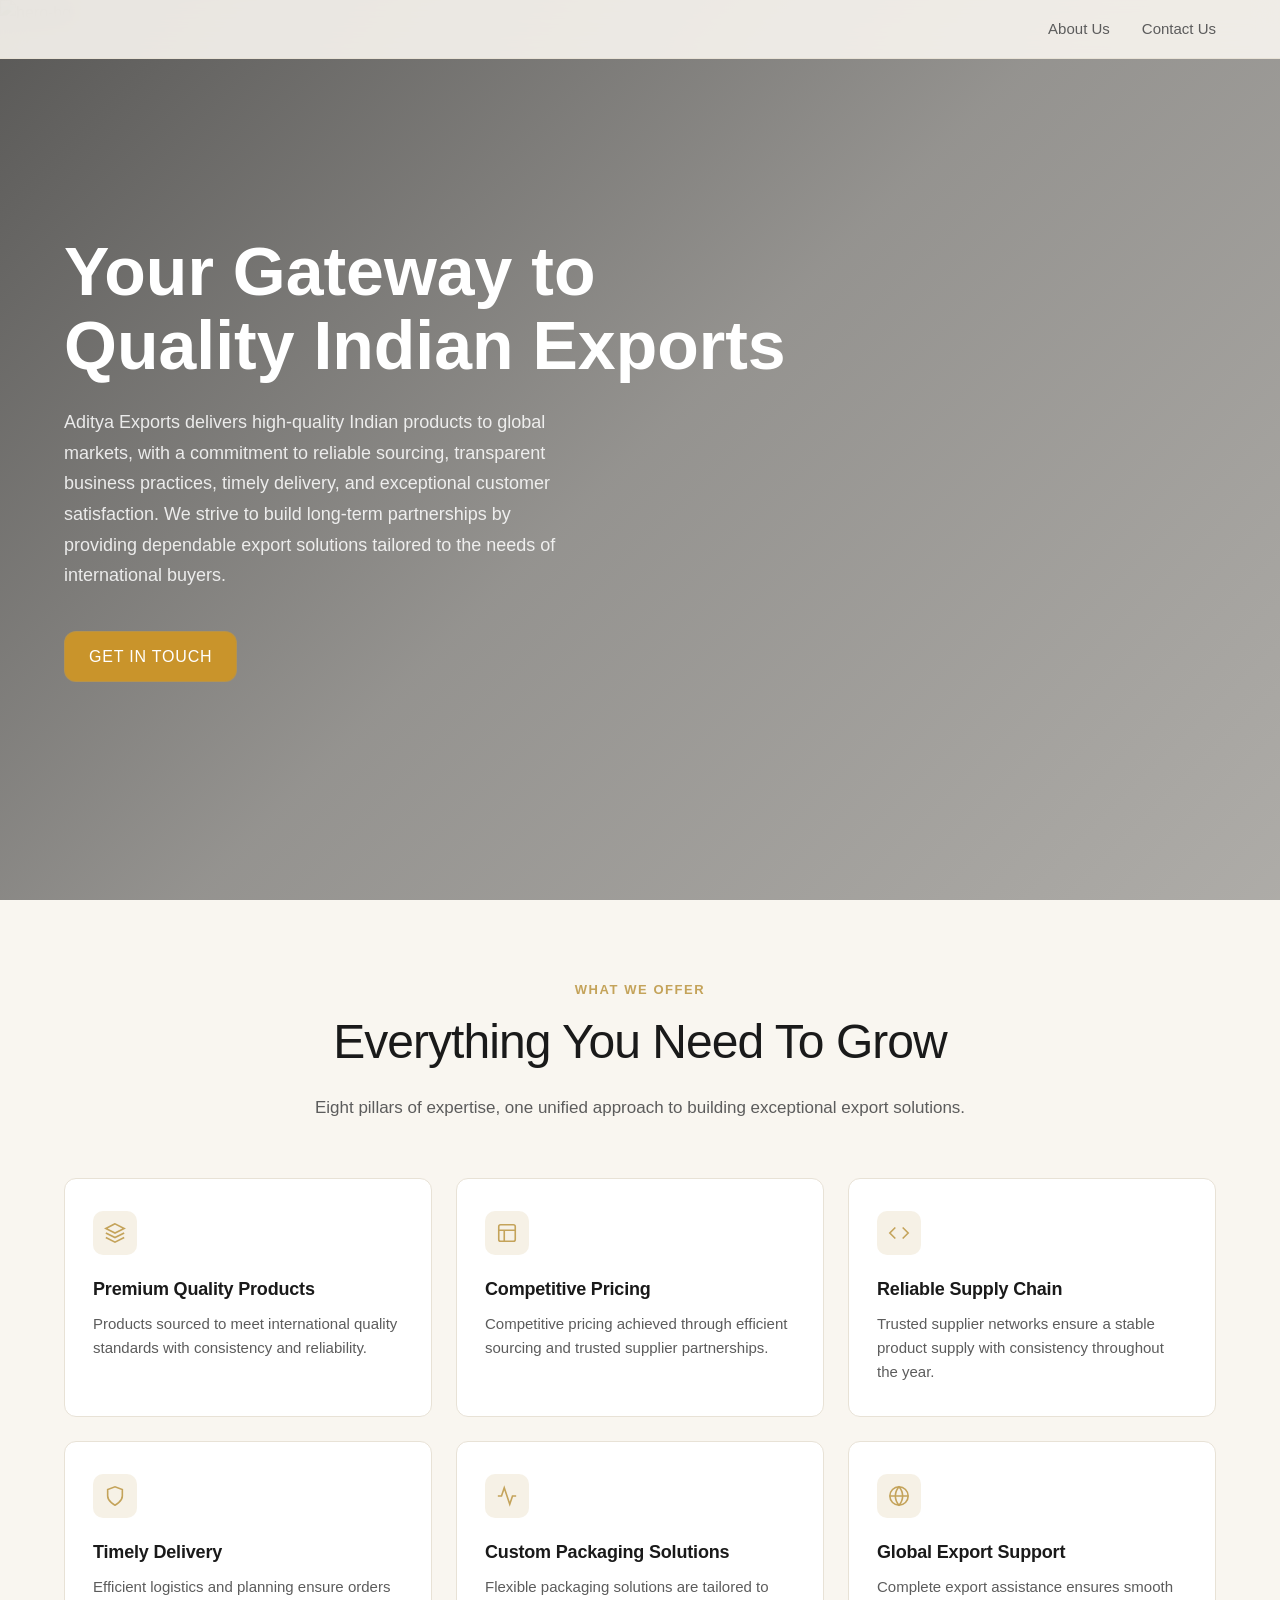
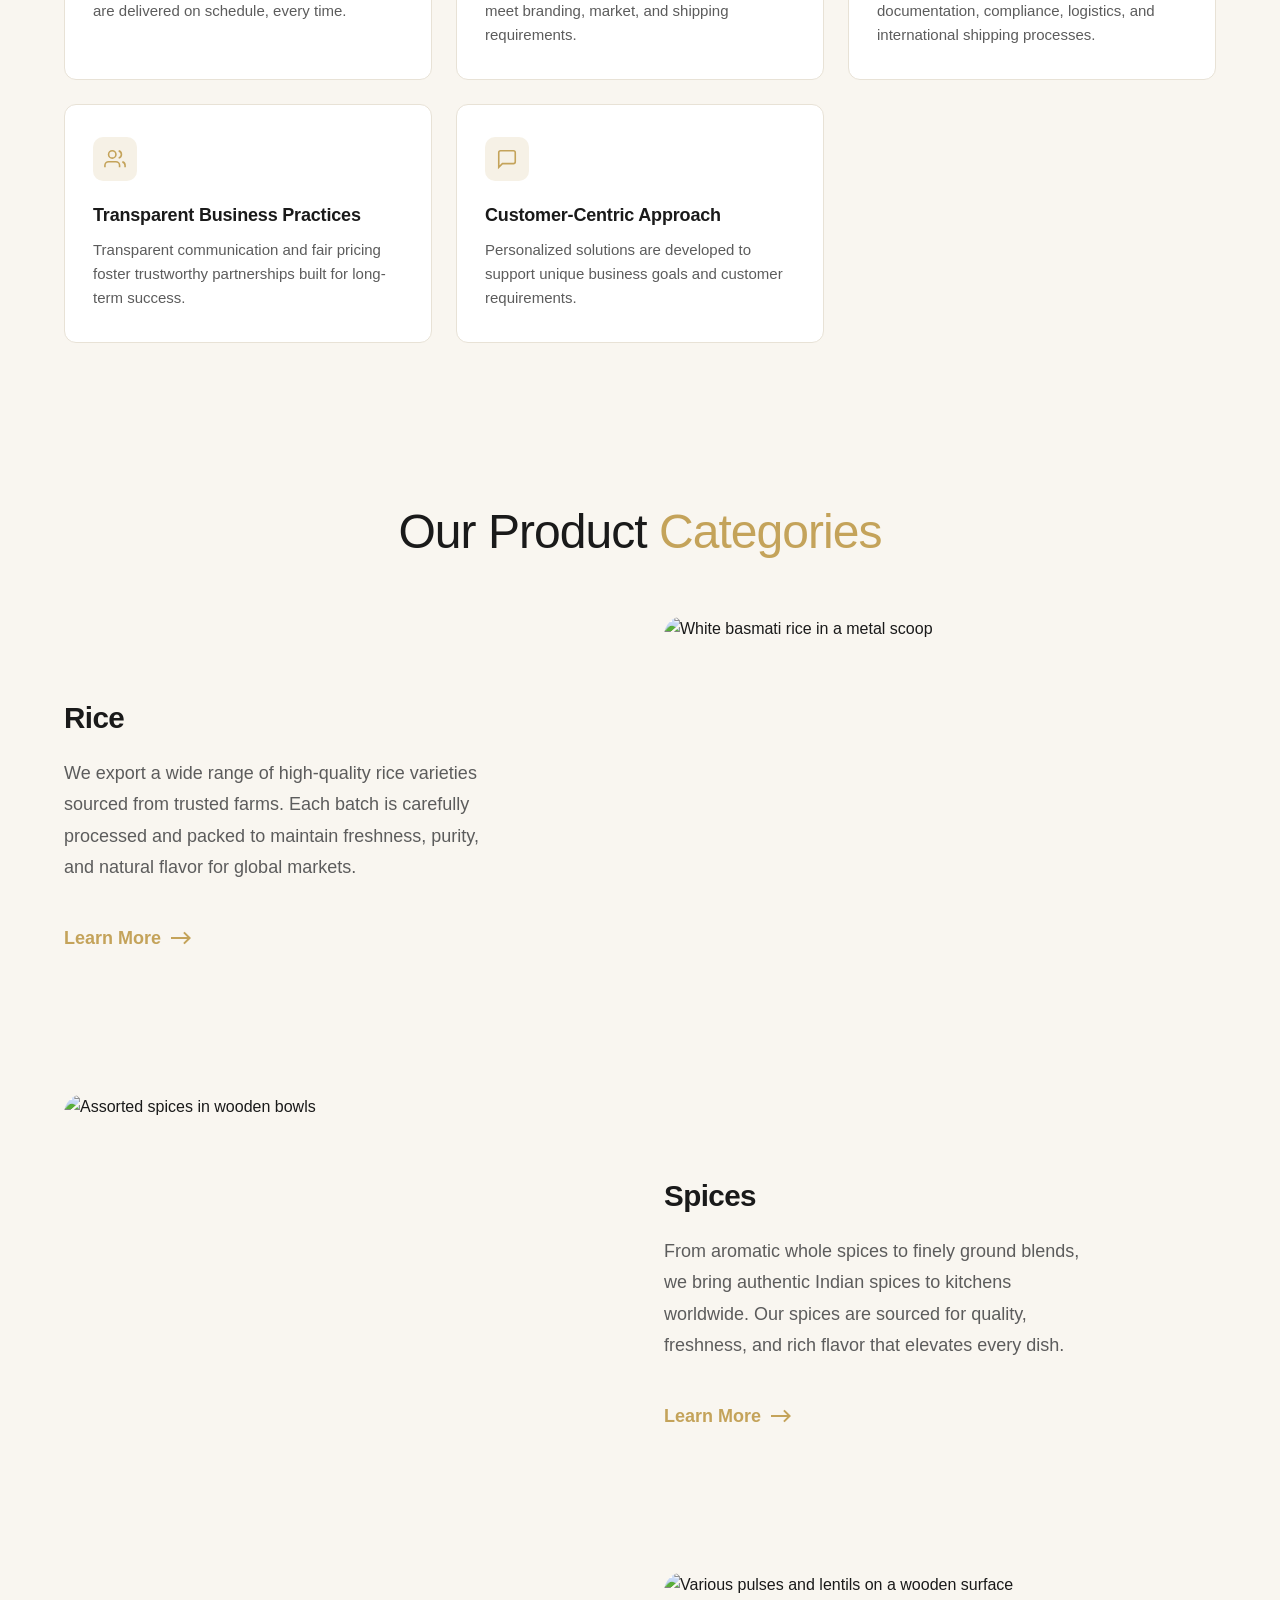
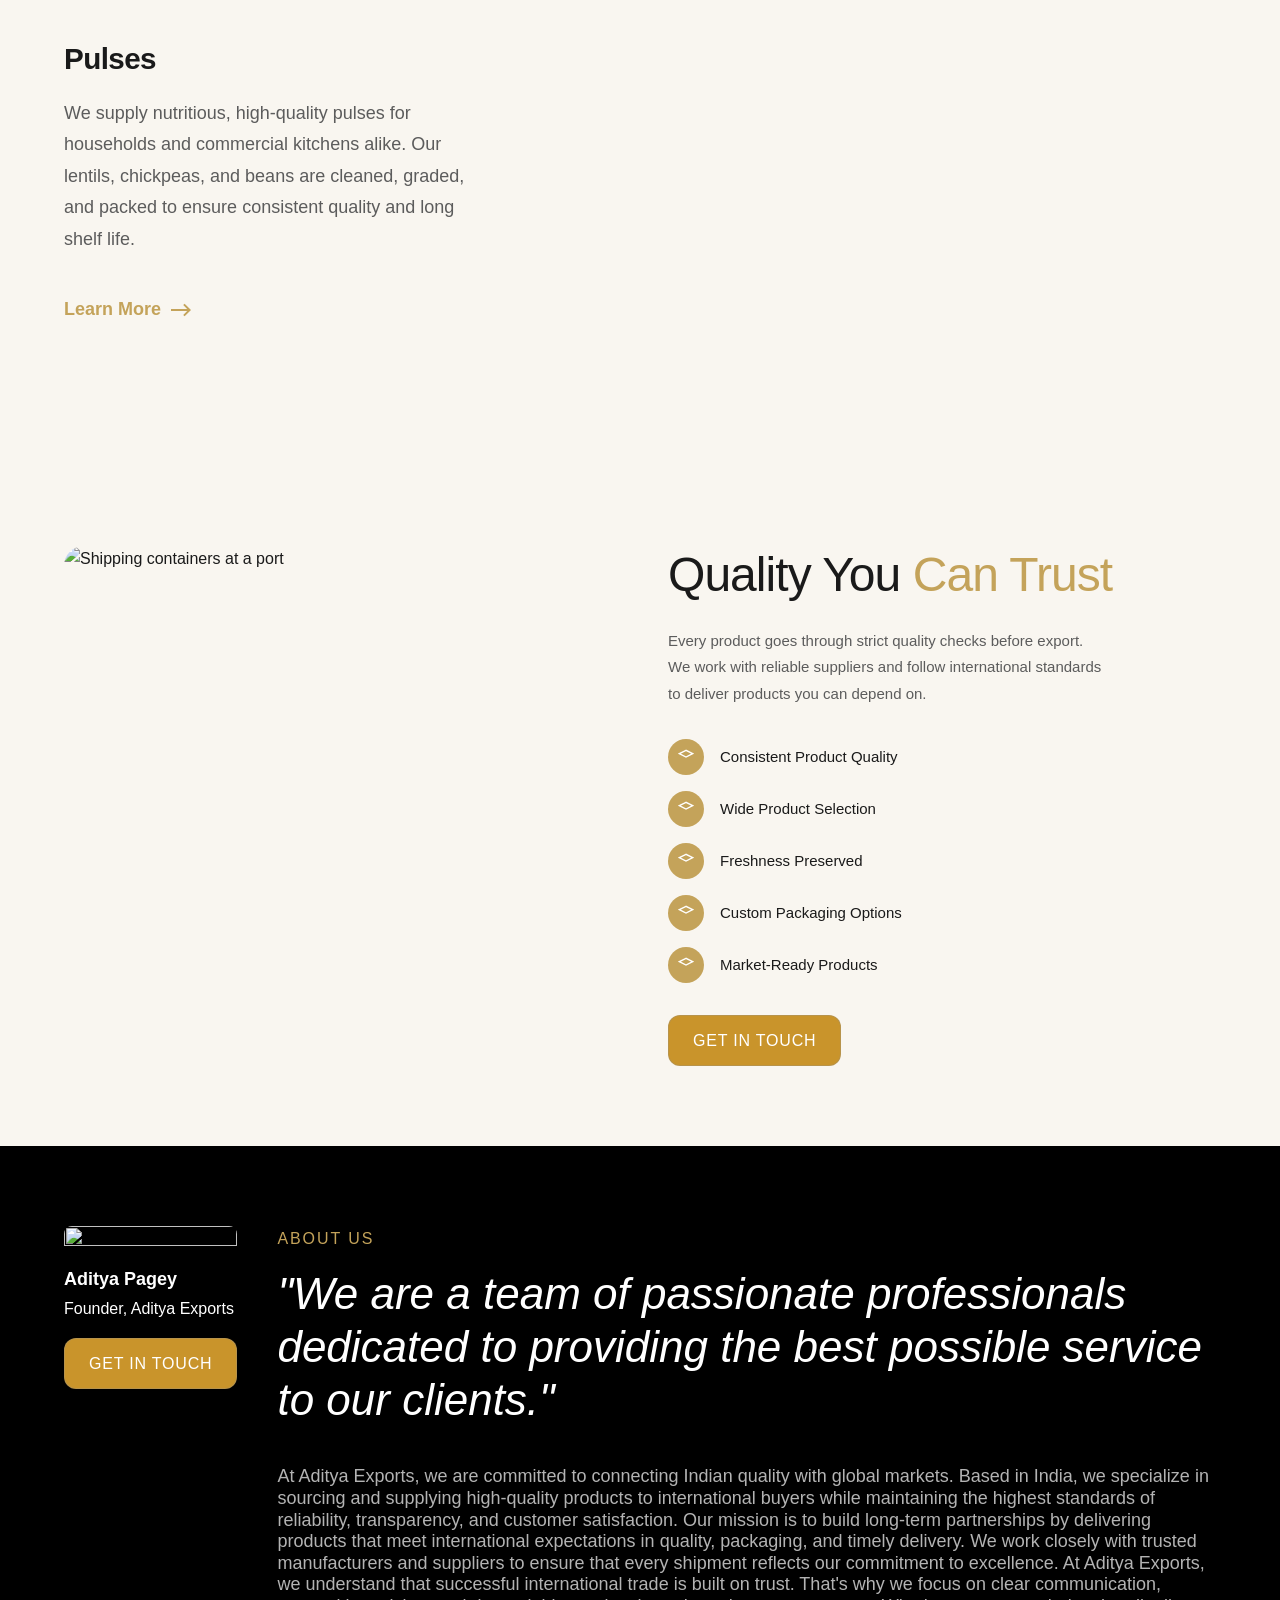
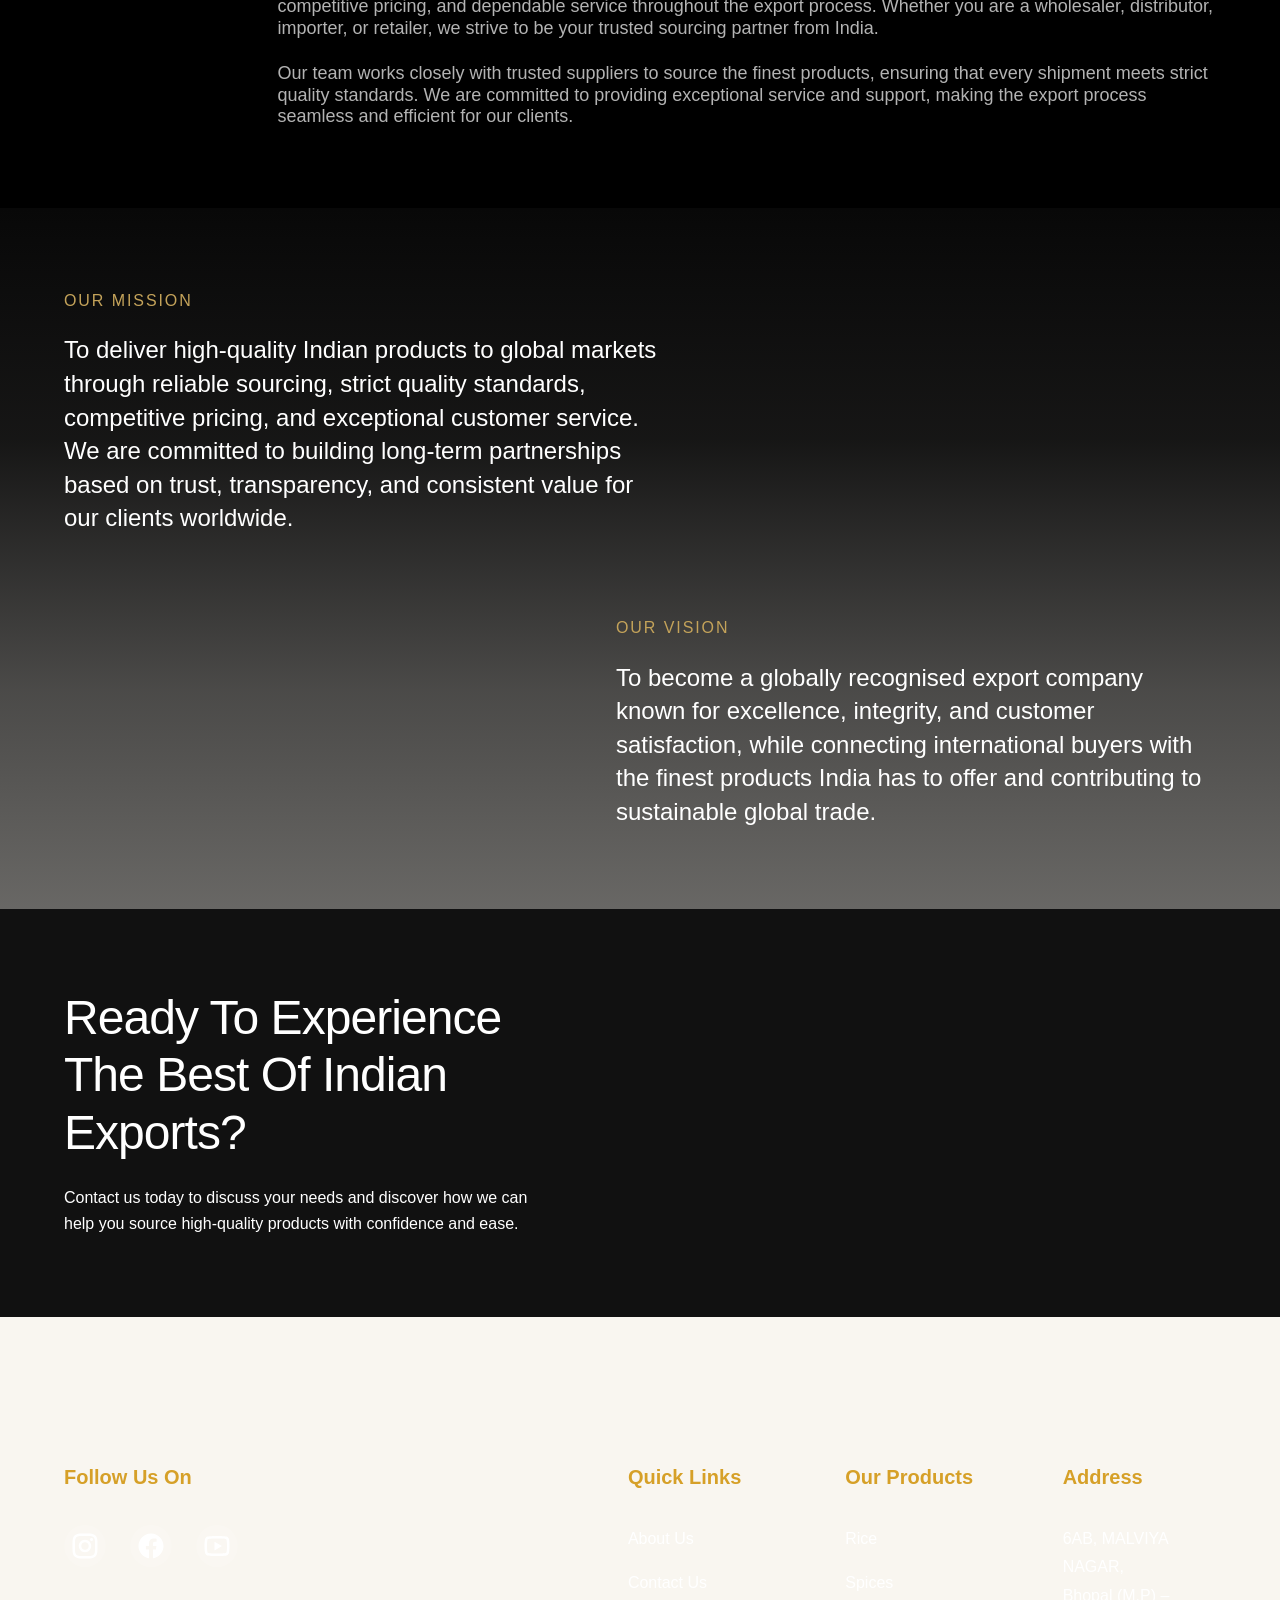
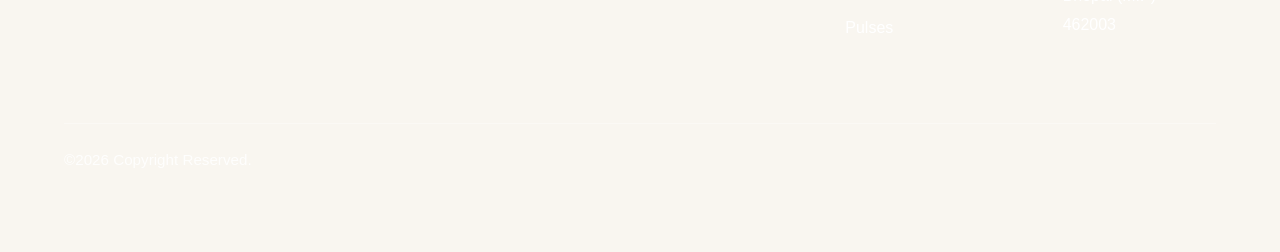
==== commit b5a1690f: "Initial website" ====
--- a/index.html
+++ b/index.html
@@ -4,7 +4,7 @@
 <head>
   <meta charset="UTF-8" />
   <meta name="viewport" content="width=device-width, initial-scale=1.0" />
-    
+
   <title>Aditya Exports — Quality Indian Exports</title>
   <link rel="icon" type="image/x-icon" href="./assets/favicon.svg" />
   <!-- <link rel="canonical" href="https://www.example.com/" /> -->
@@ -15,7 +15,7 @@
   <link rel="stylesheet" href="https://unpkg.com/lenis@1.3.23/dist/lenis.css">
 </head>
 
-<body>ß
+<body>
   <!-- Navbar -->
   <header class="navbar-section">
     <div class="padding-global">
@@ -68,8 +68,8 @@
       </div>
 
       <div class="hero-bg-wrap">
-        <div class="image-cover-hero"></div>
-        <!-- <img class="image-cover-hero" src="assets/hero-image.png" alt="hero-bg" /> -->
+        <!-- <div class="image-cover-hero"></div> -->
+        <img class="image-cover-hero" src="./assets/hero-image.png" alt="hero-bg" />
       </div>
     </div>
 
--- a/style.css
+++ b/style.css
@@ -0,0 +1,1345 @@
+@font-face {
+  font-family: "helvetica-neue";
+  src: url("/Fonts/helvetica-neue/HelveticaNeue-Bold.woff") format("truetype");
+  font-weight: 800;
+  font-style: normal;
+}
+
+@font-face {
+  font-family: "helvetica-neue";
+  src: url("/Fonts/helvetica-neue/HelveticaNeue-Medium.woff") format("truetype");
+  font-weight: 500;
+  font-style: normal;
+}
+
+@font-face {
+  font-family: "helvetica-neue";
+  src: url("/Fonts/helvetica-neue/HelveticaNeue-Roman.woff") format("truetype");
+  font-weight: 400;
+  font-style: normal;
+}
+
+@font-face {
+  font-family: "helvetica-neue";
+  src: url("/Fonts/helvetica-neue/HelveticaNeue-Light.woff") format("truetype");
+  font-weight: 300;
+  font-style: normal;
+}
+
+
+/* ── Reset & base ─────────────────────────────────────────── */
+*,
+*::before,
+*::after {
+  box-sizing: border-box;
+  margin: 0;
+  padding: 0;
+}
+
+:root {
+  --color-bg: #f9f6f0;
+  --color-surface: #ffffff;
+  --color-text: #1a1a1a;
+  --color-text-muted: #5c5c5c;
+  --color-gold: #c4a35a;
+  --color-gold-dark: #a8863f;
+  --color-accent: #c4a35a;
+  --color-accent-hover: #a8863f;
+  --color-border: #e8e2d6;
+  --font-sans: "helvetica-neue", Helvetica, Arial, sans-serif;
+  /* --font-serif: "Instrument Serif", Georgia, serif; */
+  --shadow-sm: 0 1px 3px rgba(0, 0, 0, 0.06);
+  --shadow-md: 0 4px 20px rgba(0, 0, 0, 0.08);
+  --radius: 12px;
+  --radius-lg: 20px;
+}
+
+.text-gold {
+  color: var(--color-gold);
+}
+
+.text-white {
+  color: #ffffff;
+}
+
+.text-offwhite {
+  color: rgba(255, 255, 255, 0.85);
+}
+
+html {
+  scroll-behavior: smooth;
+}
+
+body {
+  font-family: var(--font-sans);
+  font-size: 1rem;
+  line-height: 1.6;
+  color: var(--color-text);
+  background: var(--color-bg);
+  -webkit-font-smoothing: antialiased;
+}
+
+img {
+  max-width: 100%;
+  display: block;
+}
+
+a {
+  color: inherit;
+  text-decoration: none;
+}
+
+.spacer-32{
+  padding-top: 2rem;
+}
+
+/* ── Global layout utilities ──────────────────────────────── */
+.padding-global {
+  padding-left: 5%;
+  padding-right: 5%;
+}
+
+.padding-section-medium {
+  padding-top: 5rem;
+  padding-bottom: 5rem;
+}
+
+.container-large {
+  width: 100%;
+  max-width: 1280px;
+  margin-left: auto;
+  margin-right: auto;
+}
+
+/* ── Typography utilities ─────────────────────────────────── */
+.heading-style-h1 {
+  font-family: var(--font-serif);
+  font-size: 4.25rem;
+  font-weight: 800;
+  line-height: 1.1;
+  /* letter-spacing: -0.02em; */
+  margin-bottom: 1.5rem;
+}
+
+.heading-style-h2 {
+  font-family: var(--font-serif);
+  font-size: 3rem;
+  font-weight: 500;
+  line-height: 1.2;
+  letter-spacing: -0.02em;
+  margin-bottom: 1.5rem;
+  text-transform: capitalize;
+}
+
+.heading-style-h4{
+  font-size: 1.125rem;
+  font-weight: 800;
+  line-height: 1;
+}
+
+.p-18 {
+  font-size: 1.125rem;
+  line-height: 1.7;
+}
+
+.max-width-500 {
+  max-width: 500px;
+}
+
+.image-cover {
+  width: 100%;
+  height: 100%;
+  object-fit: cover;
+}
+
+.button-primary {
+  display: inline-block;
+  padding: 0.75rem 1.5rem;
+  background-color: #C9942B;
+  color: white;
+  text-decoration: none;
+  border-radius: 0.75rem;
+  border: 1px solid #8f8f8f52;
+  transition: background-color 0.3s ease;
+  letter-spacing: 0.05em;
+  text-transform: uppercase;
+  transition: background 0.2s ease, transform 0.2s ease, box-shadow 0.2s ease;
+  /* box-shadow: 0 4px 24px rgba(196, 163, 90, 0.4); */
+}
+
+.read-more-btn{
+  color : var(--color-gold);
+  font-weight: 800;
+  font-size: 1.125rem;
+  margin-top: 2.5rem;
+  display: flex;
+  align-items: center;
+  gap: 0.5rem;
+  transition: all ease 0.25s;
+}
+
+.read-more-btn svg{
+  width: 1.5rem;
+  height: 1.5rem;
+  display: flex;
+  align-items: center;
+}
+
+.read-more-btn:hover{
+  color: var(--color-text);
+  text-decoration: underline;
+  text-underline-offset: 5px;
+}
+
+a:hover .button-primary {
+  background-color: black;
+  transform: translateY(-2px);
+}
+
+.nav-logo{
+  width: 100%;
+  max-width :120px;
+
+  object-fit: contain;
+}
+
+
+/* ── Navbar ───────────────────────────────────────────────── */
+.navbar-section {
+  position: fixed;
+  top: 0;
+  left: 0;
+  right: 0;
+  z-index: 100;
+  background: rgba(249, 246, 240, 0.9);
+  backdrop-filter: blur(12px);
+  -webkit-backdrop-filter: blur(12px);
+  border-bottom: 1px solid var(--color-border);
+}
+
+.navbar-section__padding {
+  padding-top: 1rem;
+  padding-bottom: 1rem;
+}
+
+.navbar {
+  display: flex;
+  align-items: center;
+  justify-content: space-between;
+}
+
+.navbar__logo {
+  display: flex;
+  align-items: center;
+  gap: 0.625rem;
+  font-weight: 600;
+  font-size: 1.125rem;
+  letter-spacing: -0.02em;
+}
+
+.navbar__logo-mark {
+  display: flex;
+  align-items: center;
+  justify-content: center;
+  width: 2rem;
+  height: 2rem;
+  background: var(--color-text);
+  color: var(--color-bg);
+  border-radius: 8px;
+  font-size: 0.875rem;
+  font-weight: 700;
+}
+
+.navbar__links {
+  display: flex;
+  gap: 2rem;
+  list-style: none;
+}
+
+.navbar__links a {
+  font-size: 0.9375rem;
+  font-weight: 500;
+  color: var(--color-text-muted);
+  transition: color 0.2s ease;
+}
+
+.navbar__links a:hover {
+  color: var(--color-text);
+}
+
+/* ── Hero ─────────────────────────────────────────────────── */
+.hero-section {
+  position: relative;
+  min-height: 100vh;
+  display: flex;
+  align-items: center;
+}
+
+.hero-section .padding-global {
+  position: relative;
+  z-index: 2;
+  width: 100%;
+}
+
+.hero-bg-wrap {
+  position: absolute;
+  inset: 0;
+  z-index: 0;
+}
+
+.hero-bg-wrap::after {
+  content: "";
+  position: absolute;
+  inset: 0;
+  background: linear-gradient(135deg,
+      rgba(26, 26, 26, 0.72) 0%,
+      rgba(26, 26, 26, 0.45) 50%,
+      rgba(0, 0, 0, 0.3) 100%);
+}
+
+.hero-wrap {
+  display: flex;
+  flex-direction: column;
+  align-items: flex-start;
+  gap: 2.5rem;
+  padding-top: 6rem;
+  padding-bottom: 5rem;
+  min-height: 100vh;
+  justify-content: center;
+}
+
+.image-cover-hero {
+  width: 100%;
+  height: 100%;
+  object-fit: cover;
+  object-position: center;
+  /* background-image: url("/assets/hero-image.png"); */
+
+}
+
+/* ── Features ─────────────────────────────────────────────── */
+.features__header {
+  text-align: center;
+  margin-inline: auto;
+  margin-bottom: 3.5rem;
+}
+
+.features__eyebrow {
+  font-size: 0.8125rem;
+  font-weight: 600;
+  letter-spacing: 0.12em;
+  text-transform: uppercase;
+  color: var(--color-accent);
+  margin-bottom: 0.75rem;
+}
+
+
+.features__subheading {
+  font-size: 1.0625rem;
+  color: var(--color-text-muted);
+  line-height: 1.65;
+}
+
+.features__grid {
+  display: grid;
+  grid-template-columns: repeat(3, 1fr);
+  gap: 1.5rem;
+}
+
+.feature-card {
+  background: var(--color-surface);
+  border: 1px solid var(--color-border);
+  border-radius: var(--radius);
+  padding: 2rem 1.75rem;
+  transition: box-shadow 0.25s ease, transform 0.25s ease, border-color 0.25s ease;
+}
+
+.feature-card:hover {
+  box-shadow: var(--shadow-md);
+  transform: translateY(-4px);
+  border-color: transparent;
+}
+
+.feature-card__icon {
+  width: 2.75rem;
+  height: 2.75rem;
+  display: flex;
+  align-items: center;
+  justify-content: center;
+  background: rgba(196, 163, 90, 0.15);
+  color: var(--color-gold);
+  border-radius: 10px;
+  margin-bottom: 1.25rem;
+}
+
+.feature-card__icon svg {
+  width: 1.375rem;
+  height: 1.375rem;
+}
+
+.feature-card__title {
+  font-size: 1.125rem;
+  font-weight: 600;
+  letter-spacing: -0.01em;
+  margin-bottom: 0.5rem;
+}
+
+.feature-card__description {
+  font-size: 0.9375rem;
+  color: var(--color-text-muted);
+  line-height: 1.6;
+}
+
+/* ── Product Categories ───────────────────────────────────── */
+#categories-heading {
+  text-align: center;
+  margin-bottom: 3.5rem;
+}
+
+.category-row {
+  display: grid;
+  grid-template-columns: 1fr 1fr;
+  gap: 3rem;
+  align-items: center;
+  margin-bottom: 4rem;
+}
+
+.category-row:last-child {
+  margin-bottom: 0;
+}
+
+.category-row--reverse .category-row__content {
+  order: 2;
+}
+
+.category-row--reverse .category-row__media {
+  order: 1;
+}
+
+.category-row__title {
+  font-size: 1.85rem;
+  font-weight: 600;
+  letter-spacing: -0.02em;
+  margin-bottom: 1rem;
+}
+
+.category-row__description {
+  font-size: 1.125rem;
+  color: var(--color-text-muted);
+  line-height: 1.75;
+  max-width: 420px;
+}
+
+.category-row__media img {
+  width: 100%;
+  aspect-ratio: 4 / 3;
+  object-fit: cover;
+  border-radius: var(--radius-lg);
+}
+
+/* ── Quality ──────────────────────────────────────────────── */
+.quality__inner {
+  display: grid;
+  grid-template-columns: 1fr 1fr;
+  gap: 3.5rem;
+  align-items: center;
+}
+
+.quality__media {
+  width: 100%;
+  height: 100%;
+}
+
+.quality__media img {
+  width: 100%;
+  height: 100%;
+  object-fit: cover;
+  border-radius: var(--radius-lg);
+}
+
+
+
+.quality__description {
+  font-size: 0.9375rem;
+  color: var(--color-text-muted);
+  line-height: 1.75;
+  margin-bottom: 2rem;
+  max-width: 440px;
+}
+
+.quality__list {
+  list-style: none;
+  display: flex;
+  flex-direction: column;
+  gap: 1rem;
+}
+
+.quality__item {
+  display: flex;
+  align-items: center;
+  gap: 1rem;
+  font-size: 0.9375rem;
+  font-weight: 500;
+}
+
+.quality__icon {
+  flex-shrink: 0;
+  width: 2.25rem;
+  height: 2.25rem;
+  display: flex;
+  align-items: center;
+  justify-content: center;
+  background: var(--color-gold);
+  color: #fff;
+  border-radius: 50%;
+}
+
+.quality__icon svg {
+  width: 1rem;
+  height: 1rem;
+}
+
+/* ── Process ──────────────────────────────────────────────── */
+.process-section {
+  background: var(--color-surface);
+}
+
+.process-wrap {
+  background: var(--color-surface);
+}
+
+.process__eyebrow {
+  text-align: center;
+  font-size: 0.75rem;
+  font-weight: 600;
+  letter-spacing: 0.14em;
+  text-transform: uppercase;
+  color: var(--color-gold);
+  margin-bottom: 0.75rem;
+}
+
+#process-heading {
+  text-align: center;
+  margin-bottom: 3.5rem;
+}
+
+.process__steps {
+  list-style: none;
+  display: flex;
+  align-items: flex-start;
+  justify-content: space-between;
+  gap: 0.5rem;
+}
+
+.process-step {
+  flex: 1;
+  display: flex;
+  flex-direction: column;
+  align-items: center;
+  text-align: center;
+  position: relative;
+}
+
+.process-step:not(:last-child)::after {
+  content: "";
+  position: absolute;
+  top: 2rem;
+  left: calc(50% + 2rem);
+  width: calc(100% - 4rem);
+  border-top: 2px dotted var(--color-border);
+  z-index: 0;
+}
+
+.process-step__icon {
+  width: 4rem;
+  height: 4rem;
+  display: flex;
+  align-items: center;
+  justify-content: center;
+  background: rgba(196, 163, 90, 0.12);
+  color: var(--color-gold);
+  border-radius: 50%;
+  margin-bottom: 1rem;
+  position: relative;
+  z-index: 1;
+}
+
+.process-step__icon svg {
+  width: 1.5rem;
+  height: 1.5rem;
+}
+
+.process-step__title {
+  font-size: 0.9375rem;
+  font-weight: 600;
+  margin-bottom: 0.375rem;
+}
+
+.process-step__text {
+  font-size: 0.75rem;
+  color: var(--color-text-muted);
+  line-height: 1.5;
+  max-width: 120px;
+}
+
+/* Mission Vision Values */
+.section-tagline{
+  font-weight: 500;
+  color: var(--color-gold);
+  text-transform: uppercase;
+  letter-spacing: 0.12em;
+}
+
+.section-mission {
+  position: relative;
+  background-image: url("https://cdn.prod.website-files.com/6a213698355b8ae5c893e850/6a25b88fbeb1853c817e6b91_paperwork.avif");
+  background-position: 50% 50%;
+  background-size: cover;
+  background-repeat: no-repeat;
+  color: var(--color-surface);
+}
+
+.mission-vision-grid {
+  position: relative;
+  z-index: 3;
+  display: flex;
+  flex-flow: column;
+  grid-auto-columns: 1fr;
+  gap: 5rem;
+  grid-template-columns: 1fr 1fr;
+  grid-template-rows: auto;
+}
+
+.vision-wrapper {
+  display: flex;
+  max-width: 37.5rem;
+  flex-flow: column;
+  gap: 2rem;
+}
+
+.section-header {
+  display: flex;
+  flex-flow: column;
+  gap: 1.25rem;
+}
+
+.tag-wrapper {
+  display: flex;
+}
+
+.heading-style-40 {
+  font-size: 1.5rem;
+  line-height: 1.4;
+  font-weight: 400;
+}
+
+.vision-wrapper.is-right {
+  margin-left: auto;
+}
+.gradient-section-bg {
+  position: absolute;
+  inset: 0%;
+  background-image: linear-gradient(rgb(8, 8, 8), rgba(8, 8, 8, 0.94) 33%, rgba(8, 8, 8, 0.72) 69%, rgba(8, 8, 8, 0.6));
+  pointer-events: none;
+}
+
+/* ──  Section CTA ───────────────────────────────────────── */
+.cta {
+  background-color: #111111;
+  color: #ffffff;
+}
+
+.cta-2c-wrap {
+  display: grid;
+  grid-template-columns: 1fr 1fr;
+  gap: 3rem;
+  align-items: center;
+
+}
+
+.cta-2c-content {
+  max-width: 480px;
+  display: flex;
+  flex-direction: column;
+  gap: 2.5rem;
+}
+
+.form-wrap {
+  height: 100%;
+  width: 100%;
+  background: var(--color-surface);
+  border: 1px solid var(--color-border);
+}
+
+
+/* FOOTER */
+.footer {
+  position: relative;
+  background-image: url("/assets/container.png");
+  background-size: cover;
+  background-position: center;
+  color: #fff;
+}
+
+.footer-content {
+  width: 100%;
+  display: grid;
+  grid-template-columns: 2fr 1fr 1fr;
+  gap: 4rem;
+  align-items: start;
+}
+
+.footer-logo {
+  margin: 0;
+  font-size: 4rem;
+  font-weight: 700;
+  line-height: 1;
+}
+
+.footer-logo span {
+  color: #d6a028;
+}
+
+
+.footer-social h3,
+.footer-links h3,
+.footer-address h3 {
+  color: #d6a028;
+  font-size: 1.25rem;
+  font-weight: 600;
+  margin-bottom: 2rem;
+}
+
+.social-links {
+  display: flex;
+  gap: 1.5rem;
+}
+
+.social-icon {
+  width: 42px;
+  height: 42px;
+  border-radius: 50%;
+  background: rgba(255, 255, 255, 0.12);
+  padding: 6px;
+  display: flex;
+  align-items: center;
+  justify-content: center;
+
+  color: #fff;
+  text-decoration: none;
+  font-size: 1.4rem;
+
+  transition: all 0.3s ease;
+}
+
+.social-icon:hover {
+  background: #d6a028;
+}
+
+.footer-links ul {
+  list-style: none;
+  padding: 0;
+  margin: 0;
+}
+
+.footer-links li+li {
+  margin-top: 1rem;
+}
+
+.footer-links a,
+.footer-address p {
+  color: #fff;
+  text-decoration: none;
+  font-size: 1rem;
+  line-height: 1.8;
+}
+
+.footer-links a:hover {
+  color: #d6a028;
+}
+
+.footer-address p {
+  margin: 0;
+}
+
+.footer-bottom {
+  margin-top: 5rem;
+  padding-top: 1.5rem;
+  border-top: 1px solid rgba(255, 255, 255, 0.3);
+}
+
+.footer-bottom p {
+  margin: 0;
+  font-size: 0.95rem;
+  color: rgba(255, 255, 255, 0.85);
+}
+
+.footer-content {
+  display: flex;
+  flex-direction: column;
+}
+
+.footer-row {
+  width: 100%;
+  display: grid;
+  grid-template-columns: 0.85fr 1fr;
+  gap: 4rem;
+  align-items: start;
+}
+
+.footer-links-wrapper {
+  width: 100%;
+  display: grid;
+  grid-template-columns: 1fr 1fr 1fr;
+  gap: 4rem;
+  align-items: start;
+}
+
+/* HUBSPOT */
+.hs-form-frame {
+  width: 100%;
+  height: 100%;
+  border: none;
+  background: rgb(255, 255, 250) !important;
+  border-radius :12px !important;
+}
+.hsfc-Step .hsfc-Step__Content {
+  padding: 2rem !important;
+}
+#hubspot-form{
+  border-radius: 12px !important;
+  overflow: hidden !important;
+}
+
+/* FOUNDERS MESSAGE */
+.section-founder-message {
+  background-color: var(--_primitives---brand-colors--brand-black);
+  color: var(--_primitives---colors--white);
+}
+
+.founders-grid {
+  display: grid;
+  grid-auto-columns: 1fr;
+  gap: 2.5rem;
+  grid-template-columns: max-content 1fr;
+  grid-template-rows: auto;
+}
+
+.message-left-wrap {
+  display: flex;
+  max-width: 24.375rem;
+  flex-flow: column;
+  gap: 2rem;
+}
+
+.section-founder-message {
+  background-color: black;
+  color: white; }
+
+.message-right-wrap {
+  display: flex;
+  flex-flow: column;
+  gap: 1.25rem;
+}
+.founder-tag-wrap-about{
+  width: 100%;
+  display: flex;
+  flex-flow: column;
+  gap: 0.5rem;
+  margin-top: 8px;;
+}
+.blockquote{
+  font-size: 2.75rem;
+  line-height: 1.2;
+  color: rgb(255, 255, 255);
+  font-weight: 500;
+  font-style: italic;
+  margin-top: 1rem;
+  margin-bottom: 2.5rem;
+}
+.founder-image-wrapper{
+  max-height: 60%;
+  /* max-width: 90%; */
+  overflow: hidden;
+  margin-bottom: 1rem;
+  border-radius: 8px;
+}
+.flex-box-24{
+  display: flex;
+  flex-direction: column;
+  gap: 1.5rem;
+}
+.about-para{
+  font-size: 1.125rem;
+  color: rgba(255, 255, 255, 0.7);
+  line-height: 1.2;
+}
+
+
+/* PRODUCTS PAGES */
+/* PRODUCT HERO */
+.section-product-hero {
+  position: relative;
+  min-height: 100svh;
+  display: flex;
+  align-items: center;
+  overflow: hidden;
+}
+
+.product-hero-bg {
+  position: absolute;
+  inset: 0;
+}
+
+.product-hero-overlay {
+  position: absolute;
+  inset: 0;
+  background: rgba(0,0,0,0.6);
+}
+
+.product-hero-content {
+  position: relative;
+  z-index: 2;
+  max-width: 800px;
+  padding-top: 8rem;
+  padding-bottom: 8rem;
+}
+
+.section-tag {
+  display: inline-flex;
+  align-items: center;
+  padding: 0.65rem 1rem;
+  margin-bottom: 1.5rem;
+
+  font-size: 0.8rem;
+  font-weight: 600;
+  letter-spacing: 0.15em;
+  text-transform: uppercase;
+
+  color: var(--color-gold);
+
+  border: 1px solid rgba(255,255,255,0.15);
+  background: rgba(255,255,255,0.08);
+  backdrop-filter: blur(10px);
+
+  border-radius: 999px;
+}
+
+/* INTRO SECTION */
+.section-product-intro {
+  background: var(--color-surface);
+}
+
+.product-intro-grid {
+  display: grid;
+  grid-template-columns: 1fr 1fr;
+  gap: 5rem;
+  align-items: start;
+}
+
+.product-intro-image {
+  width: 100%;
+  /* height: 100%; */
+  position: relative;
+  overflow: hidden;
+  border-radius: 24px;
+  /* min-height: 650px; */
+  box-shadow: 0 20px 60px rgba(0,0,0,0.12);
+}
+
+.product-intro-image img {
+  width: 100%;
+  height: 100%;
+  object-fit: cover;
+}
+
+.product-intro-content {
+  max-width: 620px;
+}
+
+.product-copy {
+  display: flex;
+  flex-direction: column;
+  gap: 1.5rem;
+}
+
+.product-copy p {
+  color: var(--color-text-muted);
+}
+
+/* IMAGE ACCENT */
+.product-intro-image::after {
+  content: "";
+  position: absolute;
+  width: 220px;
+  height: 220px;
+  top: -50px;
+  right: -50px;
+
+  background: rgba(196,163,90,0.12);
+  border-radius: 50%;
+  pointer-events: none;
+}
+
+.other-content-wrapper{
+  display: flex;
+  flex-direction: column;
+  gap: 2.5rem;
+}
+
+.list-wrapper{
+  display: flex;
+  flex-direction: column;
+  gap: 0.75rem;
+}
+.list-wrapper ul {
+  margin-left : 2rem;
+}
+
+/* ── Responsive ─────────────────────────────────────────────── */
+@media (max-width: 900px) {
+  .features__grid {
+    grid-template-columns: repeat(2, 1fr);
+  }
+
+  .category-row,
+  .category-row--reverse,
+  .quality__inner {
+    grid-template-columns: 1fr;
+    gap: 2rem;
+  }
+
+  .category-row--reverse .category-row__content,
+  .category-row--reverse .category-row__media {
+    order: unset;
+  }
+
+  .process__steps {
+    flex-wrap: wrap;
+    justify-content: center;
+    gap: 2rem 1rem;
+  }
+
+  .process-step {
+    flex: 0 0 calc(33.333% - 1rem);
+    min-width: 140px;
+  }
+
+  .process-step:not(:last-child)::after {
+    display: none;
+  }
+
+  .mission-vision-grid {
+    gap: 4.5rem;
+  }
+
+  .footer-content {
+    grid-template-columns: 1fr 1fr;
+    gap: 3rem;
+  }
+
+  .footer-logo {
+    font-size: 3rem;
+  }
+
+  .footer-social {
+    margin-top: 3rem;
+  }
+    .founders-grid {
+    display: flex;
+    flex-flow: column;
+  }
+    .message-right-wrap {
+    padding-top: 0rem;
+    order: -9999;
+  }
+
+
+  .product-intro-grid {
+    grid-template-columns: 1fr;
+    gap: 3rem;
+    
+  }
+
+  .product-intro-image {
+    width: 100%;
+    height: 100%;
+  }
+}
+
+/* =========================
+   MOBILE ONLY
+========================= */
+@media (max-width: 767px) {
+
+  .padding-global {
+    padding-left: 1.25rem;
+    padding-right: 1.25rem;
+  }
+
+  .padding-section-medium {
+    padding-top: 3.5rem;
+    padding-bottom: 3.5rem;
+  }
+
+  .heading-style-h1 {
+    font-size: 2.25rem;
+    line-height: 1.1;
+    margin-bottom: 1rem;
+  }
+
+  .heading-style-h2 {
+    font-size: 1.75rem;
+    line-height: 1.2;
+    margin-bottom: 1rem;
+  }
+
+  .heading-style-h4 {
+    font-size: 1rem;
+  }
+
+  .p-18 {
+    font-size: 1rem;
+    line-height: 1.6;
+  }
+
+  /* HERO */
+  .hero-section{
+    min-height : 100svh;
+  }
+  .section-product-hero {
+    min-height: auto;
+  }
+
+  .hero-wrap,
+  .product-hero-content {
+    min-height: auto;
+    padding-top: 7rem;
+    padding-bottom: 4rem;
+    gap: 1.5rem;
+  }
+
+  .image-cover-hero {
+    background-attachment: scroll;
+  }
+
+  /* FEATURES */
+  .features__grid {
+    grid-template-columns: 1fr;
+  }
+
+  /* CATEGORY */
+  .category-row,
+  .quality__inner,
+  .product-intro-grid,
+  .cta-2c-wrap {
+    grid-template-columns: 1fr;
+    gap: 2rem;
+  }
+
+  .category-row {
+    margin-bottom: 2.5rem;
+  }
+
+  .product-intro-content,
+  .cta-2c-content,
+  .message-left-wrap {
+    max-width: 100%;
+  }
+
+  .product-intro-image {
+    min-height: auto;
+  }
+
+  .product-intro-image::after {
+    display: none;
+  }
+
+  .product-intro-image img {
+    width: 100%;
+    height: auto;
+    display: block;
+  }
+
+  /* PROCESS */
+  .process__steps {
+    flex-direction: column;
+    gap: 2rem;
+  }
+
+  .process-step {
+    width: 100%;
+    flex: unset;
+  }
+
+  .process-step:not(:last-child)::after {
+    display: none;
+  }
+
+  /* MISSION */
+  .mission-vision-grid {
+    gap: 3rem;
+  }
+
+  .vision-wrapper {
+    max-width: 100%;
+  }
+
+  .vision-wrapper.is-right {
+    margin-left: 0;
+  }
+
+  /* FOUNDER */
+  .founders-grid {
+    display: flex;
+    flex-direction: column;
+  }
+
+  .message-right-wrap {
+    order: -1;
+  }
+
+  .blockquote {
+    font-size: 1.5rem;
+    margin-bottom: 1.5rem;
+  }
+
+  .about-para {
+    line-height: 1.6;
+  }
+
+  .founder-image-wrapper img {
+    width: 100%;
+    height: auto;
+  }
+
+  /* FOOTER */
+  .footer-row,
+  .footer-links-wrapper {
+    grid-template-columns: 1fr;
+    gap: 2rem;
+  }
+
+  .footer-logo {
+    font-size: 2rem;
+  }
+
+  .footer-bottom {
+    margin-top: 3rem;
+  }
+
+  .social-links {
+    flex-wrap: wrap;
+    gap: 1rem;
+  }
+
+  .social-icon {
+    width: 48px;
+    height: 48px;
+    font-size: 1rem;
+  }
+
+  /* LISTS */
+  .list-wrapper ul {
+    margin-left: 1rem;
+  }
+
+  .other-content-wrapper {
+    gap: 1.5rem;
+  }
+
+  /* PRODUCT HERO */
+  .section-tag {
+    font-size: 0.7rem;
+    padding: 0.5rem 0.875rem;
+  }
+
+  /* NAV */
+  .navbar-section__padding {
+    padding-top: 0.75rem;
+    padding-bottom: 0.75rem;
+  }
+
+  .nav-logo {
+    max-width: 100px;
+  }
+}
+
+
+/* EXTRA SMALL DEVICES */
+@media (max-width: 479px) {
+
+  .heading-style-h1 {
+    font-size: 2rem;
+  }
+
+  .heading-style-h2 {
+    font-size: 1.5rem;
+  }
+
+  .footer-logo {
+    font-size: 1.75rem;
+  }
+
+  .blockquote {
+    font-size: 1.25rem;
+  }
+
+  .hero-wrap,
+  .product-hero-content {
+    padding-top: 6rem;
+    padding-bottom: 3rem;
+  }
+}
+
+/* @media (max-width: 600px) {
+  .padding-section-medium {
+    padding-top: 3.5rem;
+    padding-bottom: 3.5rem;
+  }
+
+  .navbar__links {
+    gap: 1.25rem;
+  }
+
+  .hero-wrap {
+    padding-top: 5rem;
+    padding-bottom: 3.5rem;
+  }
+
+  .features__grid {
+    grid-template-columns: 1fr;
+  }
+
+  .section-heading {
+    margin-bottom: 2.5rem;
+  }
+
+  .category-row {
+    margin-bottom: 3rem;
+  }
+
+  .process-step {
+    flex: 0 0 calc(50% - 0.5rem);
+  }
+
+  .footer-content {
+    grid-template-columns: 1fr;
+    gap: 2.5rem;
+  }
+
+  .footer-logo {
+    font-size: 2.5rem;
+  }
+
+  .footer-social {
+    margin-top: 2rem;
+  }
+    .message-left-wrap {
+    max-width: 100%;
+  }
+
+    .product-intro-image {
+    min-height: 400px;
+  }
+} */
